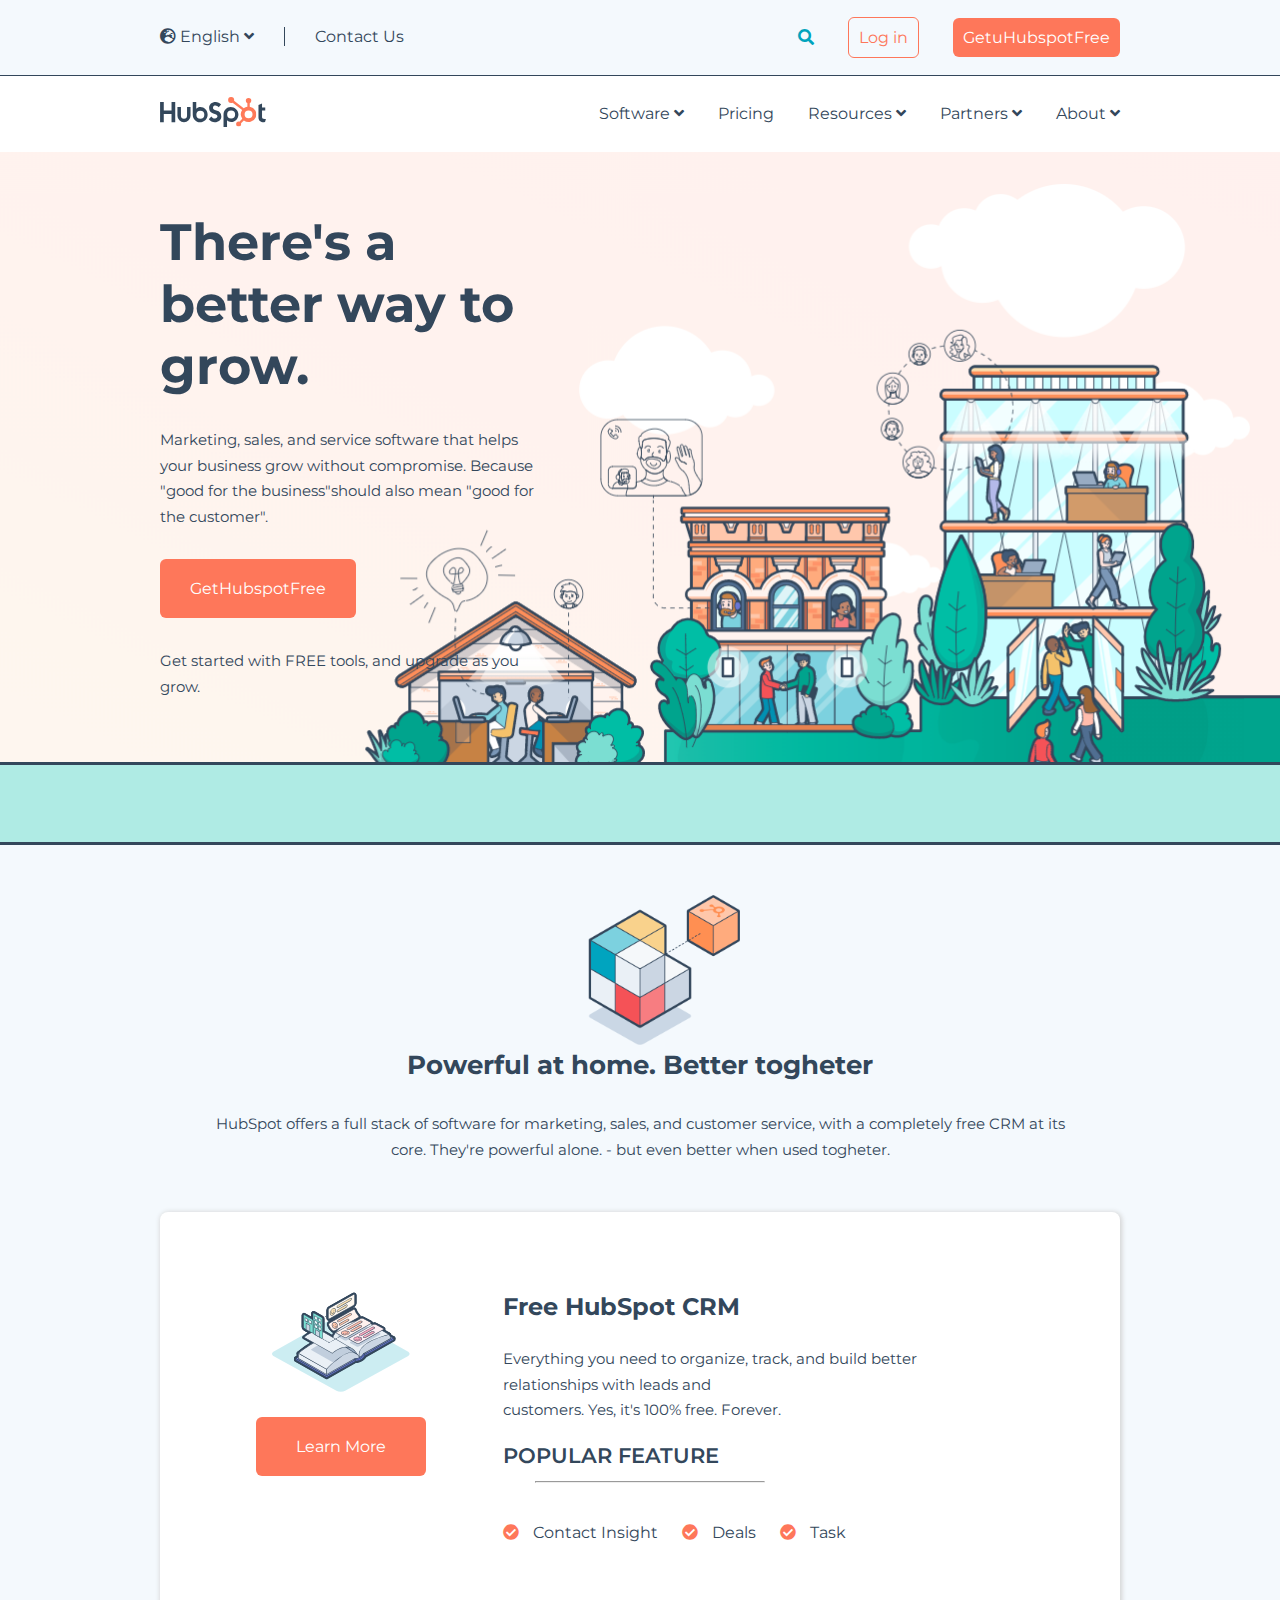
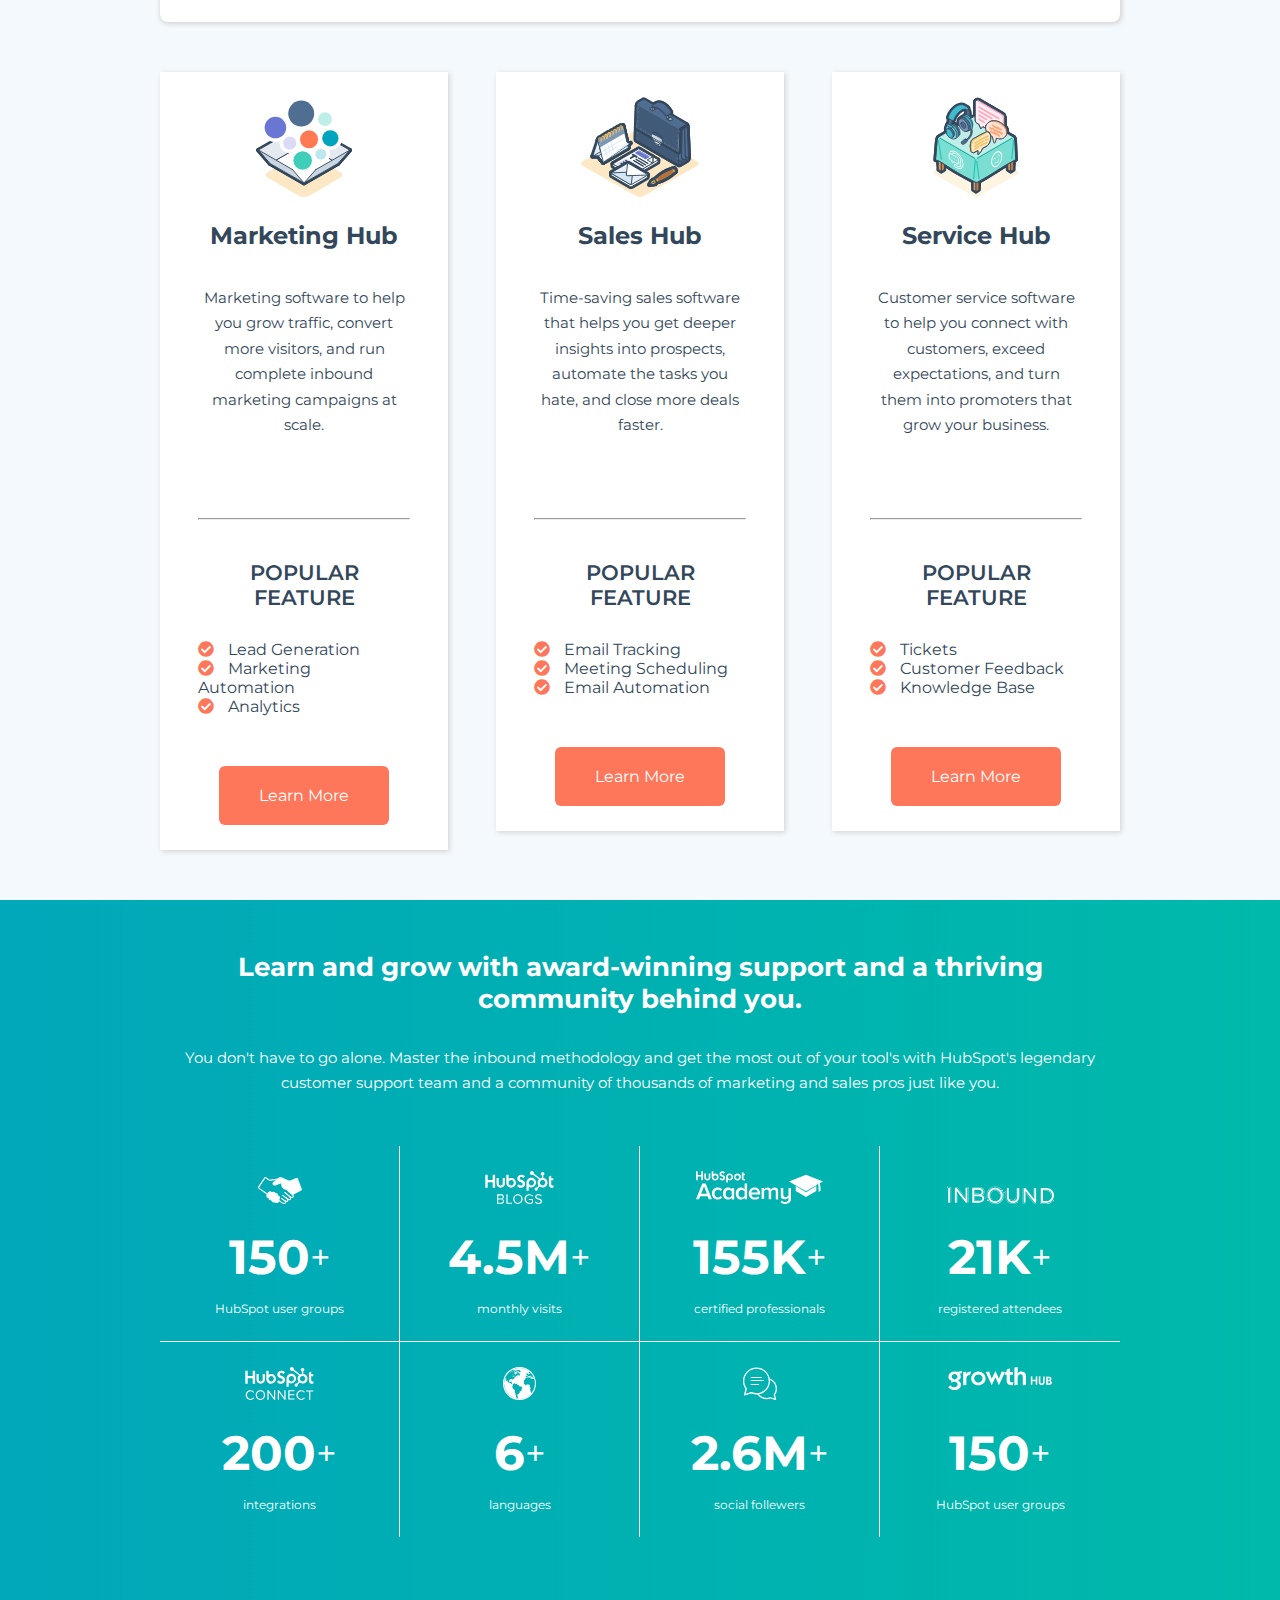
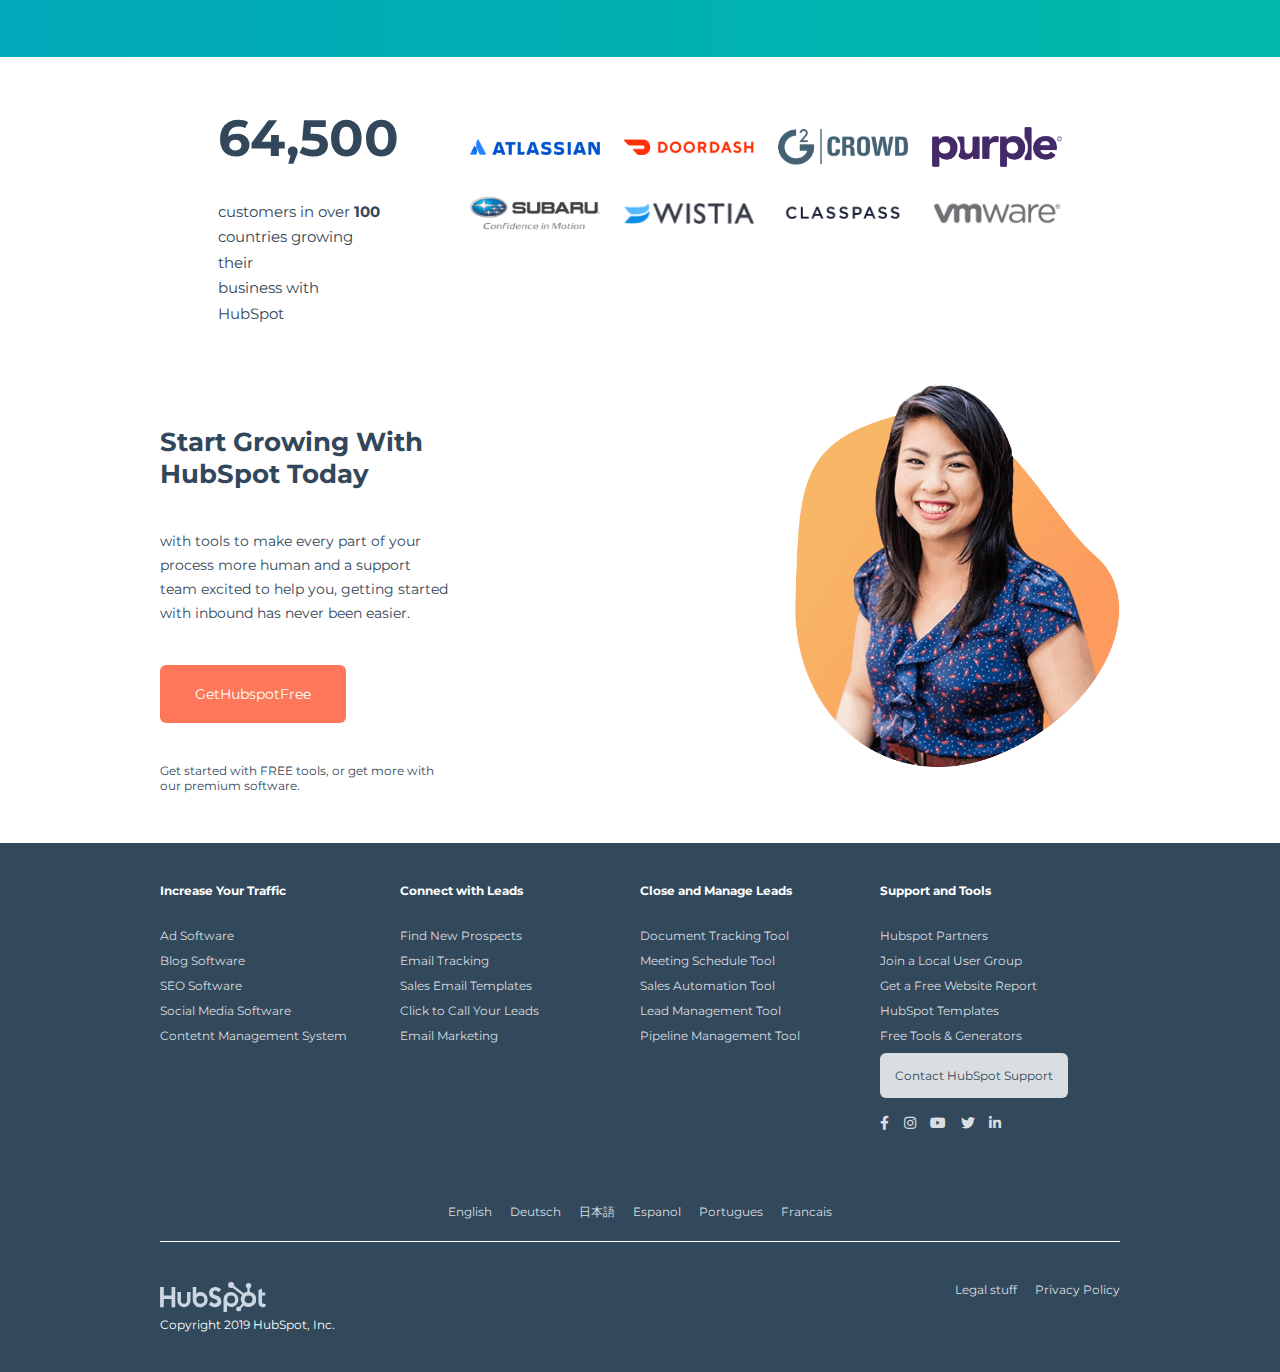
==== Bonus/index-bonus.html @ 2f5a9e1f "Bonus - Dropdown languages menu" ====
<!DOCTYPE html>
<html lang="en" dir="ltr">
  <head>
    <meta charset="utf-8">
    <title>Hubspot.com</title>
    <link rel="stylesheet" href="css/master-bonus.css">
    <link rel="stylesheet" href="https://cdnjs.cloudflare.com/ajax/libs/font-awesome/5.15.2/css/all.min.css">
    <link rel="preconnect" href="https://fonts.gstatic.com">
    <link href="https://fonts.googleapis.com/css2?family=Montserrat:wght@100;300;400;600;700&display=swap" rel="stylesheet">
  </head>

  <!-- BODY -->
  <body>

    <!-- HEADER -->
    <header>

      <!-- TOP HEADER -->
      <div class="row half-header" id="top-header">
        <div class="center">

          <!--UP LEFT NAV -->
          <div class="up-left-nav">

            <div class="select-language">
              <a href="#"><i class="fas fa-globe-europe"></i> English <i class="fas fa-angle-down"></i></a>
              <div class="row dropdown-menu">
                <a href="#">Deutsch</a>

                <a href="#">日本語</a>

                <a href="#">Espanol</a>

                <a href="#">Portugues</a>

                <a href="#">Francais</a>
              </div>
            </div>

            <div class="contact-us">
              <a href="#">Contact Us</a>
            </div>

          </div>

          <!-- UP RIGHT NAV -->
          <div class="up-right-nav">
            <ul>
              <li>
                <a href="#"><i class="fas fa-search"></i> </a>
              </li>

              <li>
                <a href="#" id="log-in">Log in</a>
              </li>

              <li>
                <a href="#" id="get-hubspot-free" class="button orange-button">GetuHubspotFree</a>
              </li>
            </ul>
          </div>

        </div>
      </div>

      <!-- DOWN HEADER -->
      <div class="row half-header" id="down-header">
        <div class="center">

          <!-- DOWN LEFT NAV -->
          <div class="down-left-nav">
            <a href="#">
              <img src="img/logo.svg" alt="Hubspot logo">
            </a>
          </div>

          <!-- DOWN RIGHT NAV -->
          <div class="down-right-nav">

            <ul>
              <li>
                <a href="#">Software <i class="fas fa-angle-down"></i></a>
              </li>
              <li>
                <a href="#">Pricing</a>
              </li>
              <li>
                <a href="#">Resources <i class="fas fa-angle-down"></i></a>
              </li>
              <li>
                <a href="#">Partners <i class="fas fa-angle-down"></i></a>
              </li>
              <li>
                <a href="#">About <i class="fas fa-angle-down"></i></a>
              </li>
            </ul>

          </div>
        </div>
      </div>
    </header>


    <!-- ------------------------------------------------------- -->


    <!-- MAIN -->
    <main>

      <!-- ----------------------------- -->

      <!-- JUMBOTRON -->
      <section>
        <div id="jumbotron">
          <div class="center">
            <div class="jumbo-content">
              <h2 class="important-text">
                There's a better way to grow.
              </h2>

              <div class="general-text">
                Marketing, sales, and service software that helps your business grow without compromise. Because "good for the business"should also mean "good for the customer".
              </div>

              <a href="#" id="jumbo-button" class="button orange-button">GetHubspotFree</a>

              <div class="general-text">
                Get started with FREE tools, and upgrade as you grow.
              </div>
            </div>
          </div>

          <!-- ----------------------------- -->

          <!-- GREEN LINE -->
          <div id="jumbo-green-line">

          </div>
        </div>
      </section>


      <!-- ------------------------------------------------------- -->


      <!-- OVERVIEW -->
      <section id="overview">
        <div class="center">

          <!-- ----------------------------- -->

          <!-- SLOGAN -->
          <div class="slogan">
            <img src="img/cube.png" alt="Cube">

            <h3 class="section-title">
              Powerful at home. Better togheter
            </h3>

            <div class="general-text">
              HubSpot offers a full stack of software for marketing, sales, and customer service, with a completely free CRM at its<br>core. They're powerful alone. - but even better when used togheter.
            </div>
          </div>

          <!-- ----------------------------- -->

          <!-- POPULAR FEATURES -->
          <div class="row popular-features box-shadow">

            <div class="learn-more">
              <img src="img/book.svg" alt="Book">
              <a class="button orange-button learn-more-button" href="#">Learn More</a>
            </div>

            <!-- ----------------------------- -->

            <!-- FREE HUBSPOT -->
            <div class="free-hubspot">
              <h4 class="inside-section-title">
                Free HubSpot CRM
              </h4>

              <div class="general-text">
                Everything you need to organize, track, and build better relationships with leads and<br>customers. Yes, it's 100% free. Forever.
              </div>

              <div class="popular-feature-title">
                <span>POPULAR FEATURE</span> <span id="line"> <hr> </span>
              </div>

              <div class="popular-feature-list">
                <ul>
                  <li><i class="fas fa-check-circle"></i> Contact Insight</li>
                  <li><i class="fas fa-check-circle"></i> Deals</li>
                  <li><i class="fas fa-check-circle"></i> Task</li>
                </ul>
              </div>

            </div>
          </div>

          <!-- ----------------------------- -->

          <!-- THREE HUBS -->
          <div class="row">

            <!-- 1 -->
            <div class="hub box-shadow">
              <img src="img/marketing.svg" alt="Marketing">

              <h4 class="inside-section-title">
                Marketing Hub
              </h4>

              <div class="general-text">
                Marketing software to help you grow traffic, convert more visitors, and run complete inbound marketing campaigns at scale.
              </div>

              <hr class="divisor">

              <div class="popular-feature-title">
                POPULAR FEATURE
              </div>

              <ul>
                <li><i class="fas fa-check-circle"></i> Lead Generation</li>
                <li><i class="fas fa-check-circle"></i> Marketing Automation</li>
                <li><i class="fas fa-check-circle"></i> Analytics</li>
              </ul>

              <a class="button orange-button learn-more-button" href="#">Learn More</a>
            </div>

            <!-- ----------------------------- -->

            <!-- 2 -->
            <div class="hub box-shadow">
              <img src="img/sales.svg" alt="Marketing">
              <h4 class="inside-section-title">

                Sales Hub
              </h4>

              <div class="general-text">
                Time-saving sales software that helps you get deeper insights into prospects, automate the tasks you hate, and close more deals faster.
              </div>

              <hr class="divisor">

              <div class="popular-feature-title">
                POPULAR FEATURE
              </div>

              <ul>
                <li><i class="fas fa-check-circle"></i> Email Tracking</li>
                <li><i class="fas fa-check-circle"></i> Meeting Scheduling</li>
                <li><i class="fas fa-check-circle"></i> Email Automation</li>
              </ul>

              <a class="button orange-button learn-more-button" href="#">Learn More</a>
            </div>

            <!-- ----------------------------- -->

            <!-- 3 -->
            <div class="hub box-shadow">
              <img src="img/service.svg" alt="Marketing">

              <h4 class="inside-section-title">
                Service Hub
              </h4>

              <div class="general-text">
                Customer service software to help you connect with customers, exceed expectations, and turn them into promoters that grow your business.
              </div>

              <hr class="divisor">

              <div class="popular-feature-title">
                POPULAR FEATURE
              </div>

              <ul>
                <li><i class="fas fa-check-circle"></i> Tickets</li>
                <li><i class="fas fa-check-circle"></i> Customer Feedback</li>
                <li><i class="fas fa-check-circle"></i> Knowledge Base</li>
              </ul>

              <a class="button orange-button learn-more-button" href="#">Learn More</a>
            </div>

          </div>
        </div>
      </section>


      <!-- ------------------------------------------------------- -->


      <!-- DATA -->
      <section id="data">
        <div class="center">

          <!-- ----------------------------- -->

          <!-- DATA TEXT -->
          <div class="data-text">
            <h3 class="section-title">
              Learn and grow with award-winning support and a thriving community behind you.
            </h3>
            <div class="general-text">
              You don't have to go alone. Master the inbound methodology and get the most out of your tool's with HubSpot's legendary customer support team and a community of thousands of marketing and sales pros just like you.
            </div>
          </div>

          <!-- ----------------------------- -->

          <!-- NUMBERS -->
          <!-- 1st ROW -->
          <div class="row">
            <div class="box-overview right-bottom">
              <div class="box-icon">
                <img src="img/homepage_community_agency.svg" alt="">
              </div>
              <div class="box-numbers">
                <span class="number">150</span><span class="plus">+</span>
              </div>
              <div class="box-text">
                HubSpot user groups
              </div>
            </div>

            <div class="box-overview right-bottom">
              <div class="box-icon">
                <img src="img/homepage_community_blog.svg" alt="">
              </div>
              <div class="box-numbers">
                <span class="number">4.5M</span><span class="plus">&#43;</span>
              </div>
              <div class="box-text">
                monthly visits
              </div>
            </div>

            <div class="box-overview right-bottom">
              <div class="box-icon">
                <img src="img/homepage_community_academy.svg" alt="">
              </div>
              <div class="box-numbers">
                <span class="number">155K</span><span class="plus">&#43;</span>
              </div>
              <div class="box-text">
                certified professionals
              </div>
            </div>

            <div class="box-overview right-bottom">
              <div class="box-icon">
                <img src="img/homepage_community_inbound.svg" alt="">
              </div>
              <div class="box-numbers">
                <span class="number">21K</span><span class="plus">&#43;</span>
              </div>
              <div class="box-text">
                registered attendees
              </div>
            </div>

          </div>

          <!-- ----------------------------- -->

          <!-- 2nd ROW -->
          <div class="row">
            <div class="box-overview right">
              <div class="box-icon">
                <img src="img/homepage_community_connect.svg" alt="">
              </div>
              <div class="box-numbers">
                <span class="number">200</span><span class="plus">+</span>
              </div>
              <div class="box-text">
                integrations
              </div>
            </div>

            <div class="box-overview right">
              <div class="box-icon">
                <img src="img/homepage_community_globe.svg" alt="">
              </div>
              <div class="box-numbers">
                <span class="number">6</span><span class="plus">+</span>
              </div>
              <div class="box-text">
                languages
              </div>
            </div>

            <div class="box-overview right">
              <div class="box-icon">
                <img src="img/homepage_community_followers.svg" alt="">
              </div>
              <div class="box-numbers">
                <span class="number">2.6M</span><span class="plus">+</span>
              </div>
              <div class="box-text">
                social follewers
              </div>
            </div>

            <div class="box-overview right">
              <div class="box-icon">
                <img src="img/growthhub-white-small-1.svg" alt="">
              </div>
              <div class="box-numbers">
                <span class="number">150</span><span class="plus">+</span>
              </div>
              <div class="box-text">
                HubSpot user groups
              </div>
            </div>
          </div>

        </div>
      </section>


      <!-- ------------------------------------------------------- -->


      <!-- PARTNERS -->
      <section id="partners" class="center">
        <div id="partners-list" class="row">

          <div class="customers">
            <h2 class="important-text">
              64,500
            </h2>
            <div class="general-text">
              customers in over <strong>100</strong> <br> countries growing their <br> business with HubSpot
            </div>
          </div>

          <!-- PARTNERS' LOGOS -->
          <div class="partners-logos">
            <!-- FIRST LOGO LINE -->
            <div class="logo-line">
              <img src="img/atlassian.png" alt="">
              <img src="img/doordash.png" alt="">
              <img src="img/g2crowd-logo@2x.png" alt="">
              <img src="img/purple-logo@2x.png" alt="">
            </div>

            <!-- SECOND LOGO LINE -->
            <div class="logo-line">
              <img src="img/subaru.png" alt="">
              <img src="img/wistia.png" alt="">
              <img src="img/classpass.png" alt="">
              <img src="img/vmware.png" alt="">
            </div>
          </div>
        </div>

        <!-- -----------------------------   -->

        <!-- GROWING WITH -->
        <div class="row">
          <div class="growing-with">

            <h3 class="section-title">
              Start Growing With HubSpot Today
            </h3>

            <p class="general-text">
              with tools to make every part of your process more human and a support team excited to help you, getting started with inbound has never been easier.
            </p>

            <a id="partners-button" class="button orange-button" href="#">GetHubspotFree</a>

            <div id="call-to-action-text">
              Get started with FREE tools, or get more with our premium software.
            </div>

          </div>

          <div class="row testimonial">
            <img src="img/woman.webp" alt="">
          </div>
        </div>
      </section>
    </main>


    <!-- ------------------------------------------------------- -->


    <!-- FOOTER -->
    <footer>
      <div class="center">
        <div class="row">
          <div class="footer-links">
            <ul>
              <li>
                Increase Your Traffic
              </li>
              <li>
                <a href="#">Ad Software</a>
              </li>
              <li>
                <a href="#">Blog Software</a>
              </li>
              <li>
                <a href="#">SEO Software</a>
              </li>
              <li>
                <a href="#">Social Media Software</a>
              </li>
              <li>
                <a href="#">Contetnt Management System</a>
              </li>
            </ul>
          </div>

          <div class="footer-links">
            <ul>
              <li>
                Connect with Leads
              </li>
              <li>
                <a href="#">Find New Prospects</a>
              </li>
              <li>
                <a href="#">Email Tracking</a>
              </li>
              <li>
                <a href="#">Sales Email Templates</a>
              </li>
              <li>
                <a href="#">Click to Call Your Leads</a>
              </li>
              <li>
                <a href="#">Email Marketing</a>
              </li>
            </ul>
          </div>

          <div class="footer-links">
            <ul>
              <li>
                Close and Manage Leads
              </li>
              <li>
                <a href="#">Document Tracking Tool</a>
              </li>
              <li>
                <a href="#">Meeting Schedule Tool</a>
              </li>
              <li>
                <a href="#">Sales Automation Tool</a>
              </li>
              <li>
                <a href="#">Lead Management Tool</a>
              </li>
              <li>
                <a href="#">Pipeline Management Tool</a>
              </li>
            </ul>
          </div>

          <div class="footer-links">
            <ul>
              <li>
                Support and Tools
              </li>
              <li>
                <a href="#">Hubspot Partners</a>
              </li>
              <li>
                <a href="#">Join a Local User Group</a>
              </li>
              <li>
                <a href="#">Get a Free Website Report</a>
              </li>
              <li>
                <a href="#">HubSpot Templates</a>
              </li>
              <li>
                <a href="#">Free Tools & Generators</a>
              </li>
            </ul>
            <a id="footer-button" class="button" href="#">Contact HubSpot Support</a>

            <div class="social-icons">
              <a href="#"><i class="fab fa-facebook-f"></i></a>
              <a href="#"><i class="fab fa-instagram"></i></a>
              <a href="#"><i class="fab fa-youtube"></i></a>
              <a href="#"><i class="fab fa-twitter"></i></a>
              <a href="#"><i class="fab fa-linkedin-in"></i></a>
            </div>
          </div>
        </div>

        <!-- LANGUAGES -->
        <div class="languages">
          <ul>
            <li>
              <a href="#">English</a>
            </li>
            <li>
              <a href="#">Deutsch</a>
            </li>
            <li>
              <a href="#">日本語</a>
            </li>
            <li>
              <a href="#">Espanol</a>
            </li>
            <li>
              <a href="#">Portugues</a>
            </li>
            <li>
              <a href="#">Francais</a>
            </li>
          </ul>
        </div>

        <!-- COPYRIGHT AND POLICY -->
        <div class="row">
          <div class="copyright">
            <img src="img/logo_gray.svg" alt="">
            <span id="copy-text">Copyright 2019 HubSpot, Inc.</span>
          </div>

          <div class="policy">
            <a href="#">Legal stuff</a>
            <a href="#">Privacy Policy</a>
          </div>
        </div>
      </div>
    </footer>
  </body>
</html>
---- Bonus/css/master-bonus.css ----
*{
  padding: 0;
  margin: 0;
  box-sizing: border-box;
}

body{
  font-family: 'Montserrat', sans-serif;
}

.row{
  content: "";
  display: table;
  clear: both;

  width: 100%;
}

.center{
  width: 75%;
  margin: 0 auto;
}

.section-title{
  font-size: 26px;
}

.box-shadow{
  box-shadow: 1px 1px 5px 0.5px lightgrey;
}

.button{
  border-radius: 6px;

  text-align: center;
  text-decoration: none;
}

.orange-button{
  background-color: #FE775A;

  color: white;
}

a{
  text-decoration: none;
}

ul{
  list-style-type: none;
}


/* ------------------------------------------------------- */


/* HEADER */
header{
  position: fixed;

  z-index: 999;

  top: 0;
  left: 0;

  width: 100%;
  height: 150px;
}

.half-header ul{
  /* right nav centered through line-height */

  height: 75px;
  line-height: 75px;
}

.half-header ul li{
  display: inline-block;

  margin-right: 30px;
}

/* TOP HEADER */
#top-header{
  border-bottom: 1px solid #33475B;

  background-color: #F4F9FD;
}

#top-header ul li:last-child{
  margin-right: 0;
}


/* UP-LEFT-NAV */
.up-left-nav{
  float: left;

  height: 75px;
  width: 50%;

  font-size: 16px;
}

.up-left-nav a{
  color: #33475B;
}

.select-language{
  /* left nav centered through padding cause of the vertical line divisor */
  float: left;

  position: relative;
  display: inline-block;

  margin: 27px 0;
  padding-right: 30px;

  border-right: 1px solid #33475B;
}

.dropdown-menu{
  display: none;
  position: absolute;

  background-color: #f9f9f9;

  box-shadow: 0px 8px 16px 0px rgba(0,0,0,0.2);

  z-index: 1;
}

.dropdown-menu a{
  padding: 12px 16px;
  display: block;
}

.dropdown-menu a:hover{
  background-color: #32495B;
  color: #DADEE0;
}

.select-language:hover .dropdown-menu{
  display: block;
}

.contact-us{
  float: left;

  margin: 27px 0;
  padding-left: 30px;
}


/* UP-RIGHT-NAV */
.up-right-nav{
  float: right;

  height: 75px;
  width: 50%;

  text-align: right;
}

.fa-search{
  color: #00A4BD;
}

a#log-in{
  color: #FE775A;

  padding: 10px 10px;

  border: 1px solid #FE775A;
  border-radius: 6px;
}

a#get-hubspot-free{
  padding: 10px 10px;
}


/* DOWN HEADER */
#down-header{
  background-color: white;
}

#down-header ul li:last-child{
  margin-right: 0;
}


/* DOWN LEFT NAV */
.down-left-nav{
  float: left;

  line-height: 75px;
  height: 75px;
  width: 10%;

  padding-top: 8px; /* to center the logo */
}


/* DOWN RIGHT NAV */
.down-right-nav {
  float: right;

  text-align: right;

  width: 80%;
}

.down-right-nav a{
  color: #33475B;
}


/* ------------------------------------------------------- */


/* MAIN */
main{
  margin-top: 150px; /* margin added cause of the fixed header */

  color: #33475B;
}

/* ----------------------------- */

/* JUMBOTRON */
#jumbotron{
  position: relative;

  border-top: solid 1px transparent; /* added border to father to avoid margin collapse */

  height: 695px;
  width: 100%;

  background-image: url(../img/jumbotron.png);
  background-size: auto 100%;
  background-repeat: no-repeat;
  background-position: right;

  background-color: #FFF4EF;
}

#jumbo-green-line{
  position: absolute;

  bottom: 0;

  height: 83px;
  width: 100%;

  border-top: 3px solid #33475B;
  border-bottom: 3px solid #33475B;

  background-color: #AFEBE4;
}

.jumbo-content{
  margin-top: 60px;

  width: 40%;
}

.important-text{
  font-size: 51px;
}

.jumbo-content h2{
  margin-bottom: 30px;
}

.general-text{
  font-size: 15px;

  line-height: 1.7em;
}

a#jumbo-button{
  padding: 20px 30px;
  margin: 30px 0;

  display: inline-block;
}


/* ------------------------------------------------------- */


/* OVERVIEW */
#overview{
  width: 100%;

  background-color: #F4F9FD;;
}

/* SLOGAN */
.slogan{
  width: 100%;

  text-align: center;

  padding: 50px 0;
}

.slogan img{
  height: 150px;
}

.slogan h3{
  margin-bottom: 30px;
}

/* ----------------------------- */

/* POPULAR FEATURES */
.popular-features{
  background-color: white;

  padding: 80px 10%; /* added padding to main container to horizontal align all the contents inside */
  margin-bottom: 50px;

  border-radius: 8px;
}

.learn-more{
  float: left;

  text-align: center;

  margin-right: 10%;
}

.learn-more img{
  display: block;
  height: 100px;

  margin-bottom: 25px;
  margin-left: auto;
  margin-right: auto;
}

a.learn-more-button{
  display: inline-block;

  text-decoration: none;

  padding: 20px 40px;
}

/* ----------------------------- */

/* FREE HUBSPOT */
.free-hubspot{
  float: left;

  width: 60%;
}

.inside-section-title{
  font-size: 24px;

  margin-bottom: 25px;
}

.free-hubspot .general-text{
  margin-bottom: 20px;
}

.free-hubspot ul li{
  display: inline-block;
}

.popular-feature-title{
  font-size: 21px;
  font-weight: 600;

  margin-bottom: 30px;
}

#line{
  display: inline-block;

  vertical-align: middle;
  margin-left: 7%;

  width: 50%;
}

.popular-feature-list li{
  margin-right: 20px;
}

.fa-check-circle{
  color: #FE775A;

  margin-right: 10px;
}

/* ----------------------------- */

/* THREE HUBS */
.hub{
  float: left;

  width: 30%;

  text-align: center;

  padding: 25px 4%;

  margin-right: 5%;
  margin-bottom: 50px;

  background-color: white;
}

.hub:last-child{
  margin-right: 0;
}

.hub img{
  height: 100px;

  margin-bottom: 20px;
}

.hub h4{
  margin-bottom: 35px;
}

.hub .divisor{
  margin-bottom: 40px;
}

.hub .general-text{
  margin-bottom: 80px;
}

.hub ul{
  margin-bottom: 50px;
}

.hub ul li{
  text-align: left;
}


/* ------------------------------------------------------- */


/* DATA */
#data{
  border-top: solid 1px transparent;

  padding-top: 50px;
  padding-bottom: 120px;

  color: white;
  background-image:linear-gradient(to right, #00A8B9, #00B9AA);
}

/* ----------------------------- */

/* DATA TEXT */
.data-text{
  text-align: center;

  margin-bottom: 50px;
}

.data-text h3.section-title{
  margin-bottom: 30px;
}


/* ------------------------------------------------------- */


/* NUMBERS */
.box-overview{
  float: left;

  width: 25%;

  padding: 25px 0;

  text-align: center;
}

.right-bottom{
  border-right: 1px solid white;
  border-bottom: 1px solid white;
}

.right-bottom:last-child{
  border-right: none;
}

.right{
  border-right: 1px solid white;
}

.right:last-child{
  border-right: none;
}

.box-numbers{
  font-size: 48px;
  font-weight: bold;

  margin: 15px 0;
}

.number, .plus{
  vertical-align: middle;
}

.box-numbers .plus{
  font-size: 36px;
  font-weight: normal;
}

.box-icon{
  height: 38px;
}

.box-text{
  font-size: 12px;
}

/* ------------------------------------------------------- */

/* PARTNERS */
#partners{
  padding: 50px 0;

  background-color: white;
}

#partners-list{
  padding: 0 6%;

  margin-bottom: 100px;
}

/* ----------------------------- */

/* CUSTOMERS */
.customers{
  float: left;

  width: 20%;
}

.customers h2{
  margin-bottom: 30px;
}

/* ----------------------------- */

/* PARTNERS' LOGOS */
.partners-logos{
  float: right;

  width: 80%;

  margin-bottom: 50px;
  padding-top: 20px;
}

.partners-logos img{
  width: 130px;

  margin-right: 3%;

  vertical-align: middle;
}

.logo-line{
  width: 100%;
  text-align: right;

}
.logo-line:first-child{
  margin-bottom: 20px;
}

.logo-line img:last-child{
  margin-right: 0;
}

/* ----------------------------- */

/* GROWING WITH */
.growing-with{
  float: left;

  width: 30%;
}

.growing-with h3{
  margin-bottom: 40px;
}

.growing-with p.general-text{
  font-size: 14px;

  margin-bottom: 40px;
}

a#partners-button{
  display: inline-block;

  font-size: 14px;

  padding: 20px 35px;
  margin-bottom: 40px;
}

#call-to-action-text{
  font-size: 12px;
}



.testimonial{
  position: relative;
  float: right;

  text-align: right;

  width: 30%;
}

.testimonial img{
  position: absolute;
  bottom: 25px;
  right: 0;

  height: 385px;
}


/* ------------------------------------------------------- */


/* FOOTER */
footer{
  background-color: #32495B;
  color: #DADEE0;
  font-size: 12px;

  padding: 40px 0;
}

.footer-links{
  float: left;

  width: 20%;

  color: white;

  margin-right: 5%;
}

.footer-links ul li{
  margin-bottom: 10px;
}

.footer-links ul li:first-child{
  font-weight: bold;
  margin-bottom: 30px;
}

.footer-links li a{
  color: #DADEE0;

  text-decoration: none;
}

a#footer-button {
  display: inline-block;

  background-color: #DADEE0;
  color: #33475B;

  padding: 15px 15px;
  margin-bottom: 6px;
}

.social-icons a{
  display: inline-block;

  font-size: 14px;
  color: #DADEE0;

  margin-right: 6%;
  margin-top: 10px;
}

/* ----------------------------- */

/* LANGUAGES */
.languages{
  line-height: 60px;
  height: 60px;
  width: 100%;

  text-align: center;

  margin-top: 50px;
  margin-bottom: 40px;

  border-bottom: 1px solid white;
}

.languages ul li{
  display: inline-block;

  margin-right: 15px;
}

.languages ul li:last-child{
  margin-right: 0;
}

.languages a{
  color: #DADEE0;
}

/* ----------------------------- */

/* COPYRIGHT AND POLICY */
.copyright{
  float: left;

  width: 20%;
}

.copyright img{
  display: block;

  height: 50%;

  margin-bottom: 5px;
}

#copy-text{
  height: 50%;

  color: white;
  font-size: 12px;
  text-align: left;
}

.policy{
  float: right;
  text-align: right;

  width: 20%;
}

.policy a{
  color: #DADEE0;
}

.policy a:last-child{
  margin-left: 15px;
}
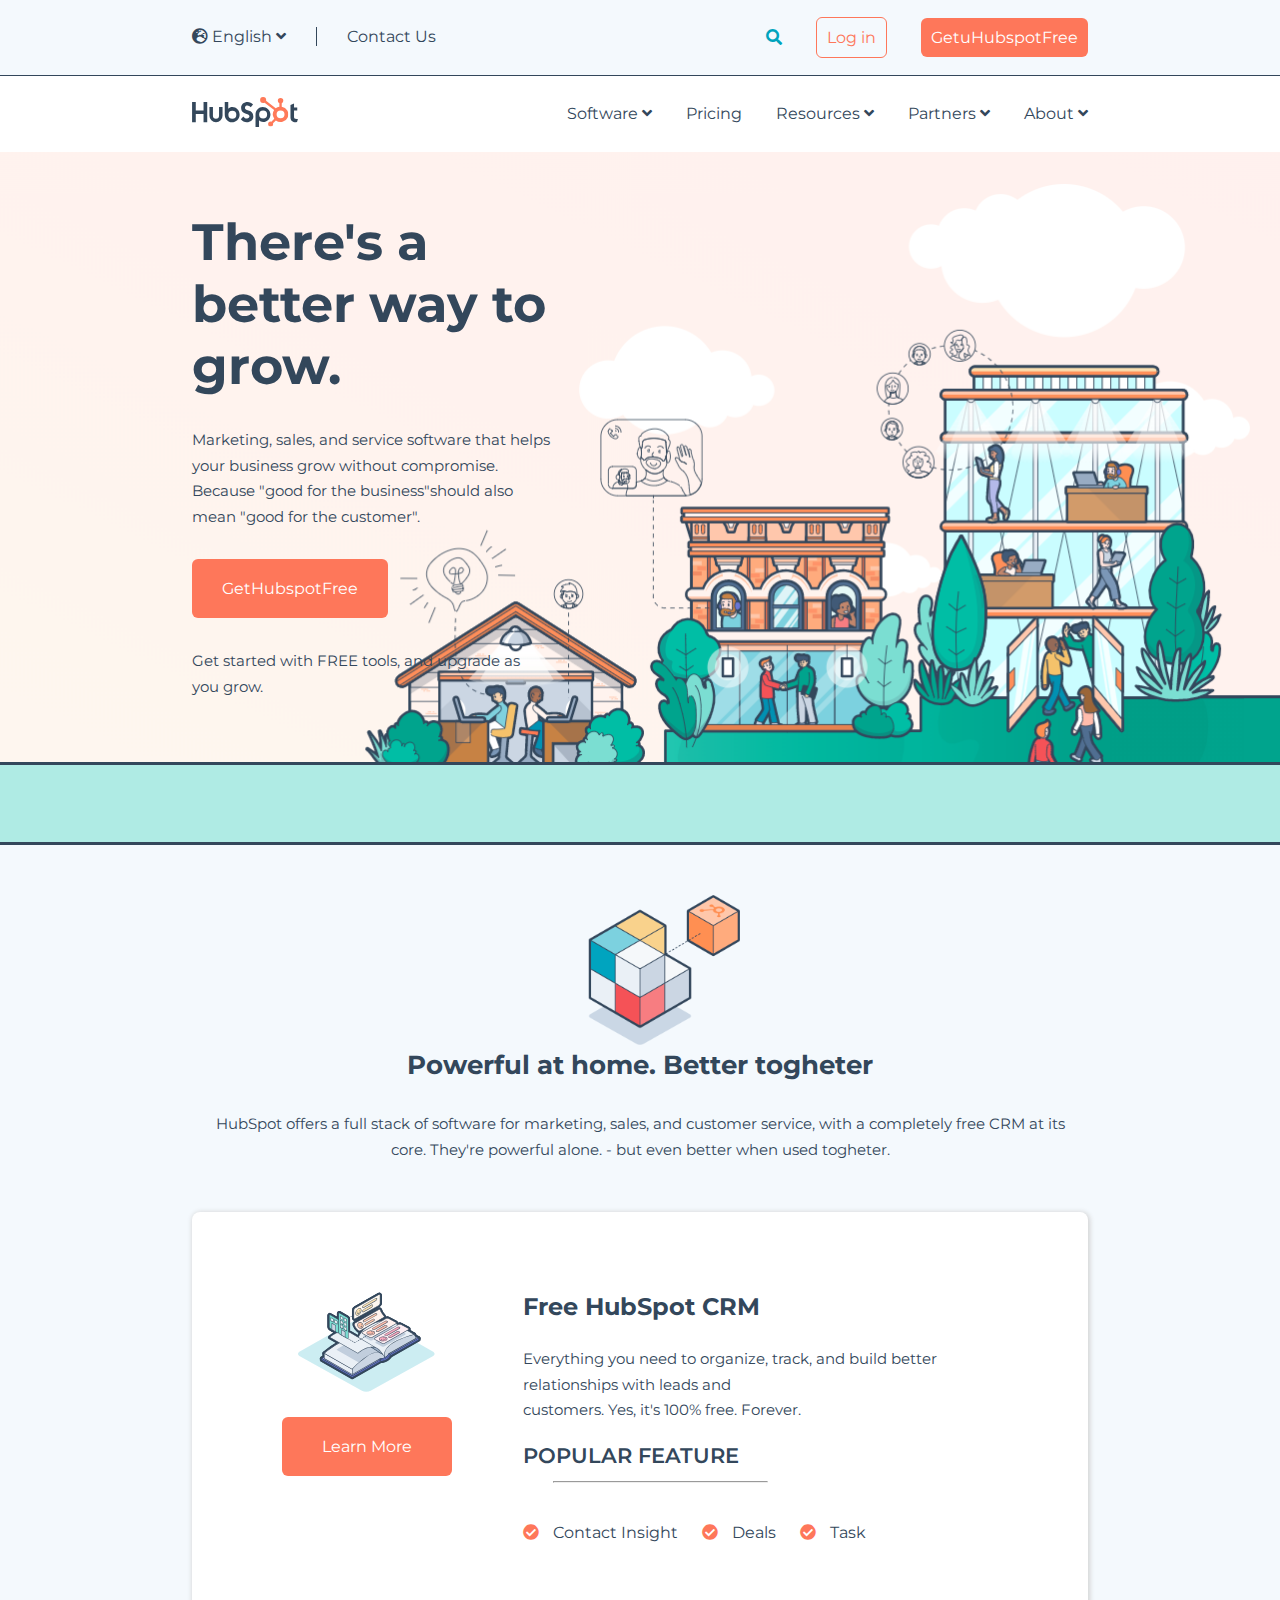
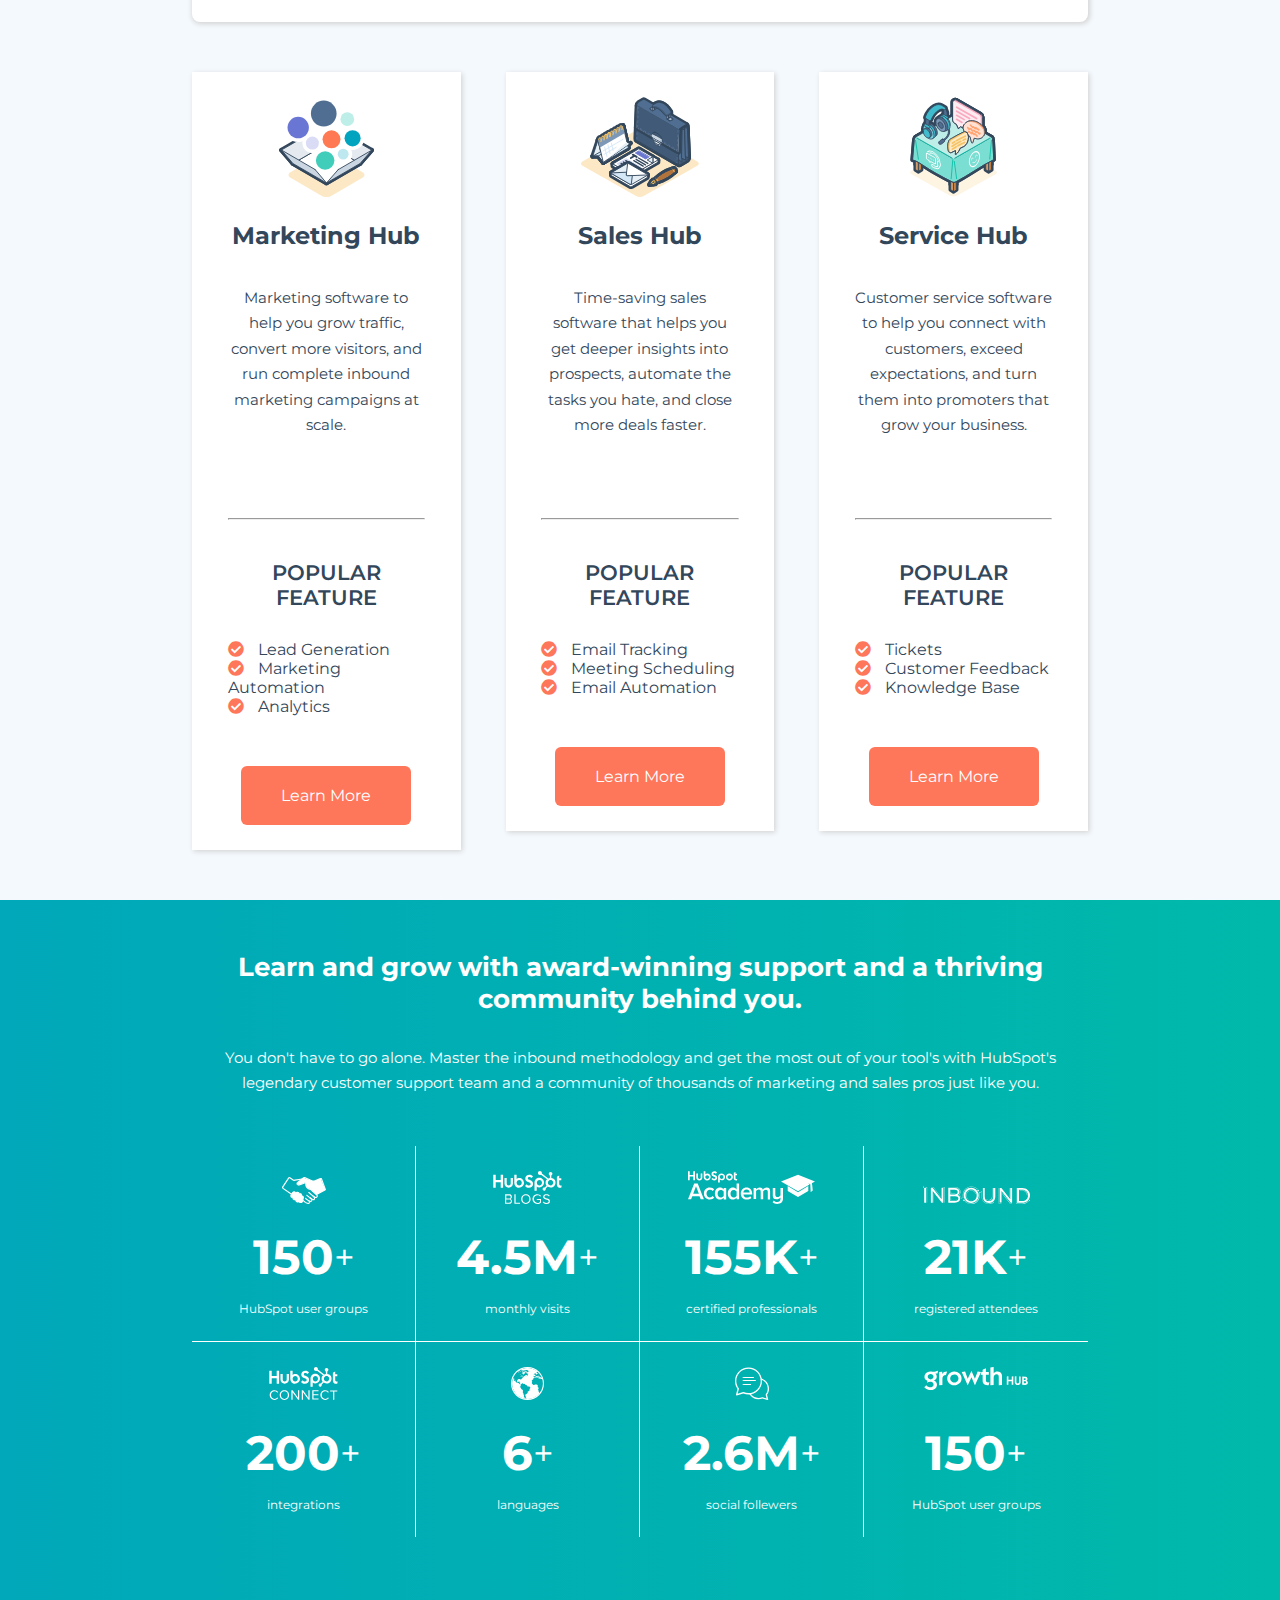
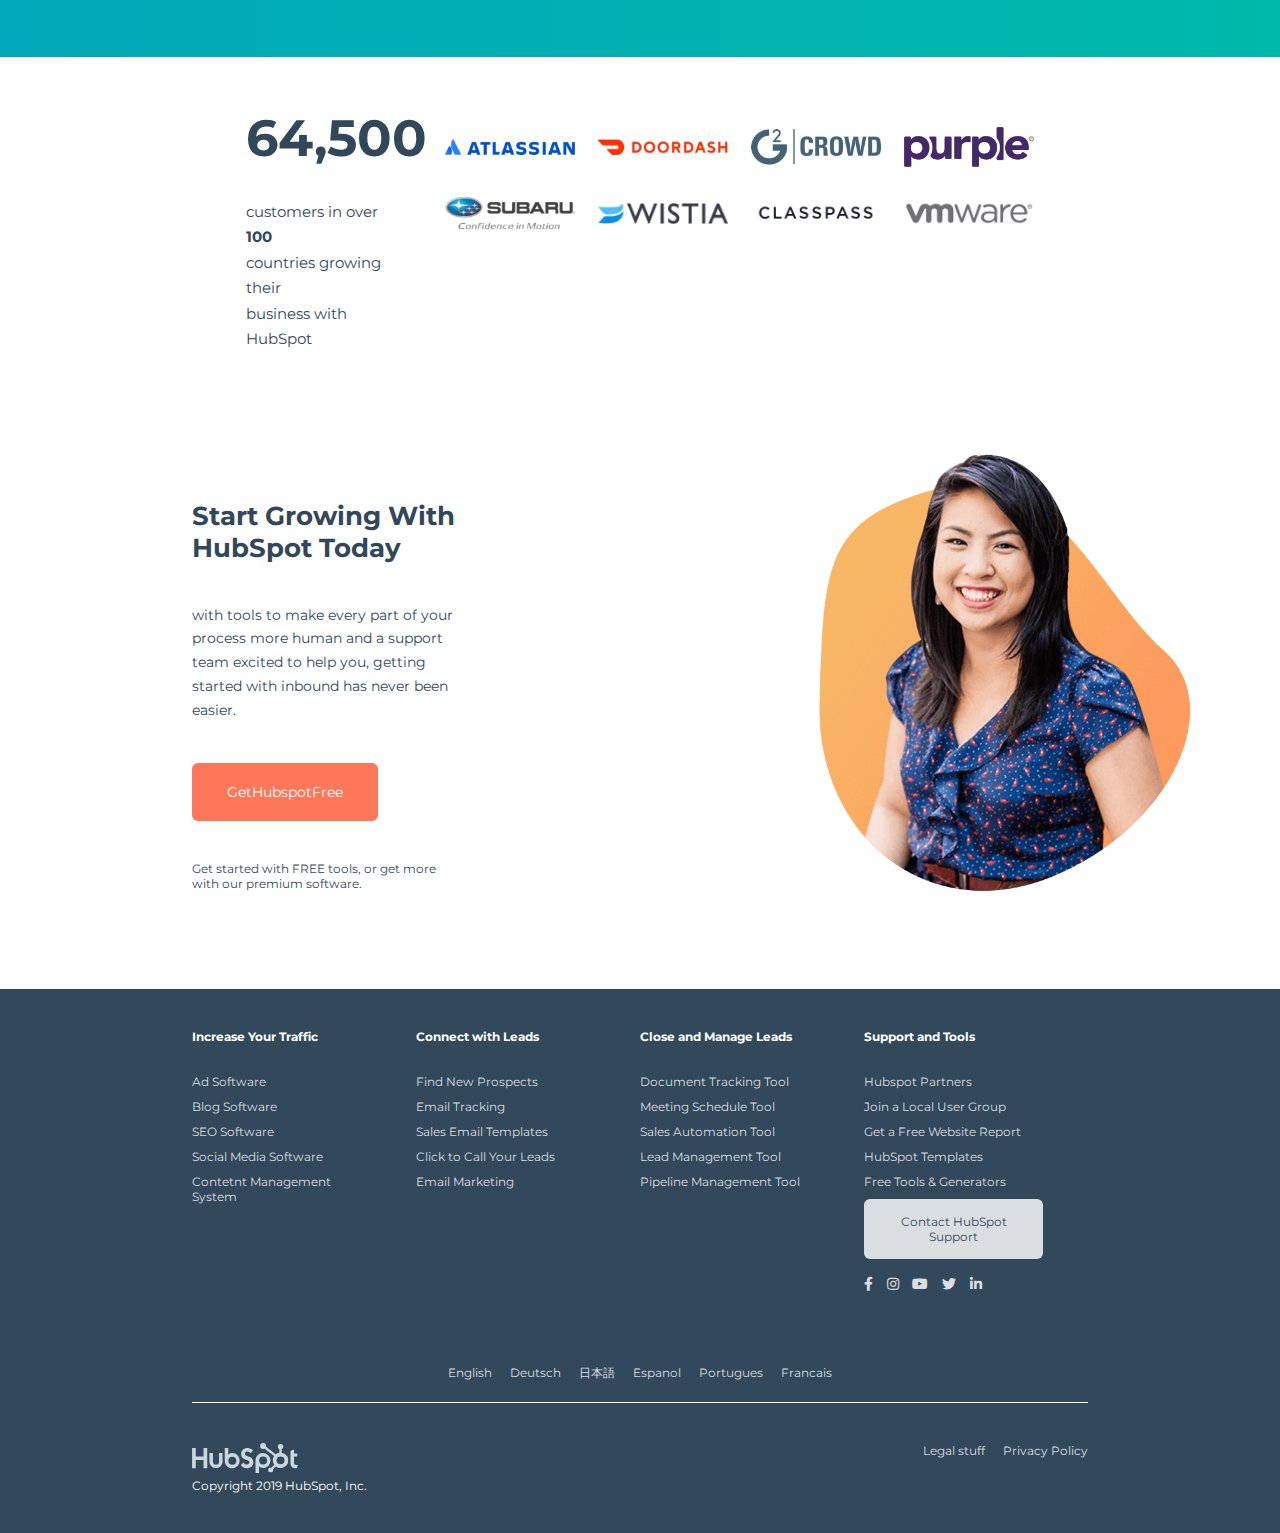
==== commit f3d4aad8: "Align changes with base version" ====
--- a/Bonus/index-bonus.html
+++ b/Bonus/index-bonus.html
@@ -24,7 +24,7 @@
 
             <div class="select-language">
               <a href="#"><i class="fas fa-globe-europe"></i> English <i class="fas fa-angle-down"></i></a>
-              <div class="row dropdown-menu">
+              <div class="dropdown-language">
                 <a href="#">Deutsch</a>
 
                 <a href="#">日本語</a>
@@ -79,7 +79,15 @@
 
             <ul>
               <li>
-                <a href="#">Software <i class="fas fa-angle-down"></i></a>
+                <div id="select-software">
+                  <a href="#">Software <i class="fas fa-angle-down"></i></a>
+                  <div class="dropdown-software">
+                    <a href="#">Software #1</a>
+                    <a href="#">Software #2</a>
+                    <a href="#">Software #3</a>
+                    <a href="#">Software #4</a>
+                  </div>
+                </div>
               </li>
               <li>
                 <a href="#">Pricing</a>
@@ -483,7 +491,7 @@
 
           </div>
 
-          <div class="row testimonial">
+          <div class="testimonial">
             <img src="img/woman.webp" alt="">
           </div>
         </div>
--- a/Bonus/css/master-bonus.css
+++ b/Bonus/css/master-bonus.css
@@ -8,7 +8,7 @@
   font-family: 'Montserrat', sans-serif;
 }
 
-.row{
+.row::after{
   content: "";
   display: table;
   clear: both;
@@ -17,7 +17,7 @@
 }
 
 .center{
-  width: 75%;
+  width: 70%;
   margin: 0 auto;
 }
 
@@ -107,7 +107,7 @@
 }
 
 .select-language{
-  /* left nav centered through padding cause of the vertical line divisor */
+  /* left nav centered through margin cause of the vertical line divisor */
   float: left;
 
   position: relative;
@@ -119,28 +119,30 @@
   border-right: 1px solid #33475B;
 }
 
-.dropdown-menu{
+.dropdown-language{
   display: none;
   position: absolute;
 
-  background-color: #f9f9f9;
+  background-color: #F4F9FD;
+
+  padding-top: 27px;
 
   box-shadow: 0px 8px 16px 0px rgba(0,0,0,0.2);
 
   z-index: 1;
 }
 
-.dropdown-menu a{
+.dropdown-language a{
   padding: 12px 16px;
   display: block;
 }
 
-.dropdown-menu a:hover{
+.dropdown-language a:hover{
   background-color: #32495B;
   color: #DADEE0;
 }
 
-.select-language:hover .dropdown-menu{
+.select-language:hover .dropdown-language{
   display: block;
 }
 
@@ -213,6 +215,41 @@
 
 .down-right-nav a{
   color: #33475B;
+}
+
+#select-software{
+  display: inline-block;
+  position: relative;
+}
+
+.dropdown-software{
+  display: none;
+  position: absolute;
+
+  text-align: left;
+
+  min-width: 150%;
+
+  background-color: white;
+
+  box-shadow: 0px 8px 16px 0px rgba(0,0,0,0.2);
+
+  z-index: 1;
+}
+
+.dropdown-software a{
+  display: block;
+
+  padding: 0 15px;;
+}
+
+.dropdown-software a:hover{
+  background-color: #32495B;
+  color: #DADEE0;
+}
+
+#select-software:hover .dropdown-software{
+  display: block;
 }
 
 
@@ -599,6 +636,8 @@
 .growing-with{
   float: left;
 
+  padding: 3rem 0;
+
   width: 30%;
 }
 
@@ -628,7 +667,6 @@
 
 
 .testimonial{
-  position: relative;
   float: right;
 
   text-align: right;
@@ -637,11 +675,7 @@
 }
 
 .testimonial img{
-  position: absolute;
-  bottom: 25px;
-  right: 0;
-
-  height: 385px;
+  height: 440px;
 }
 
 
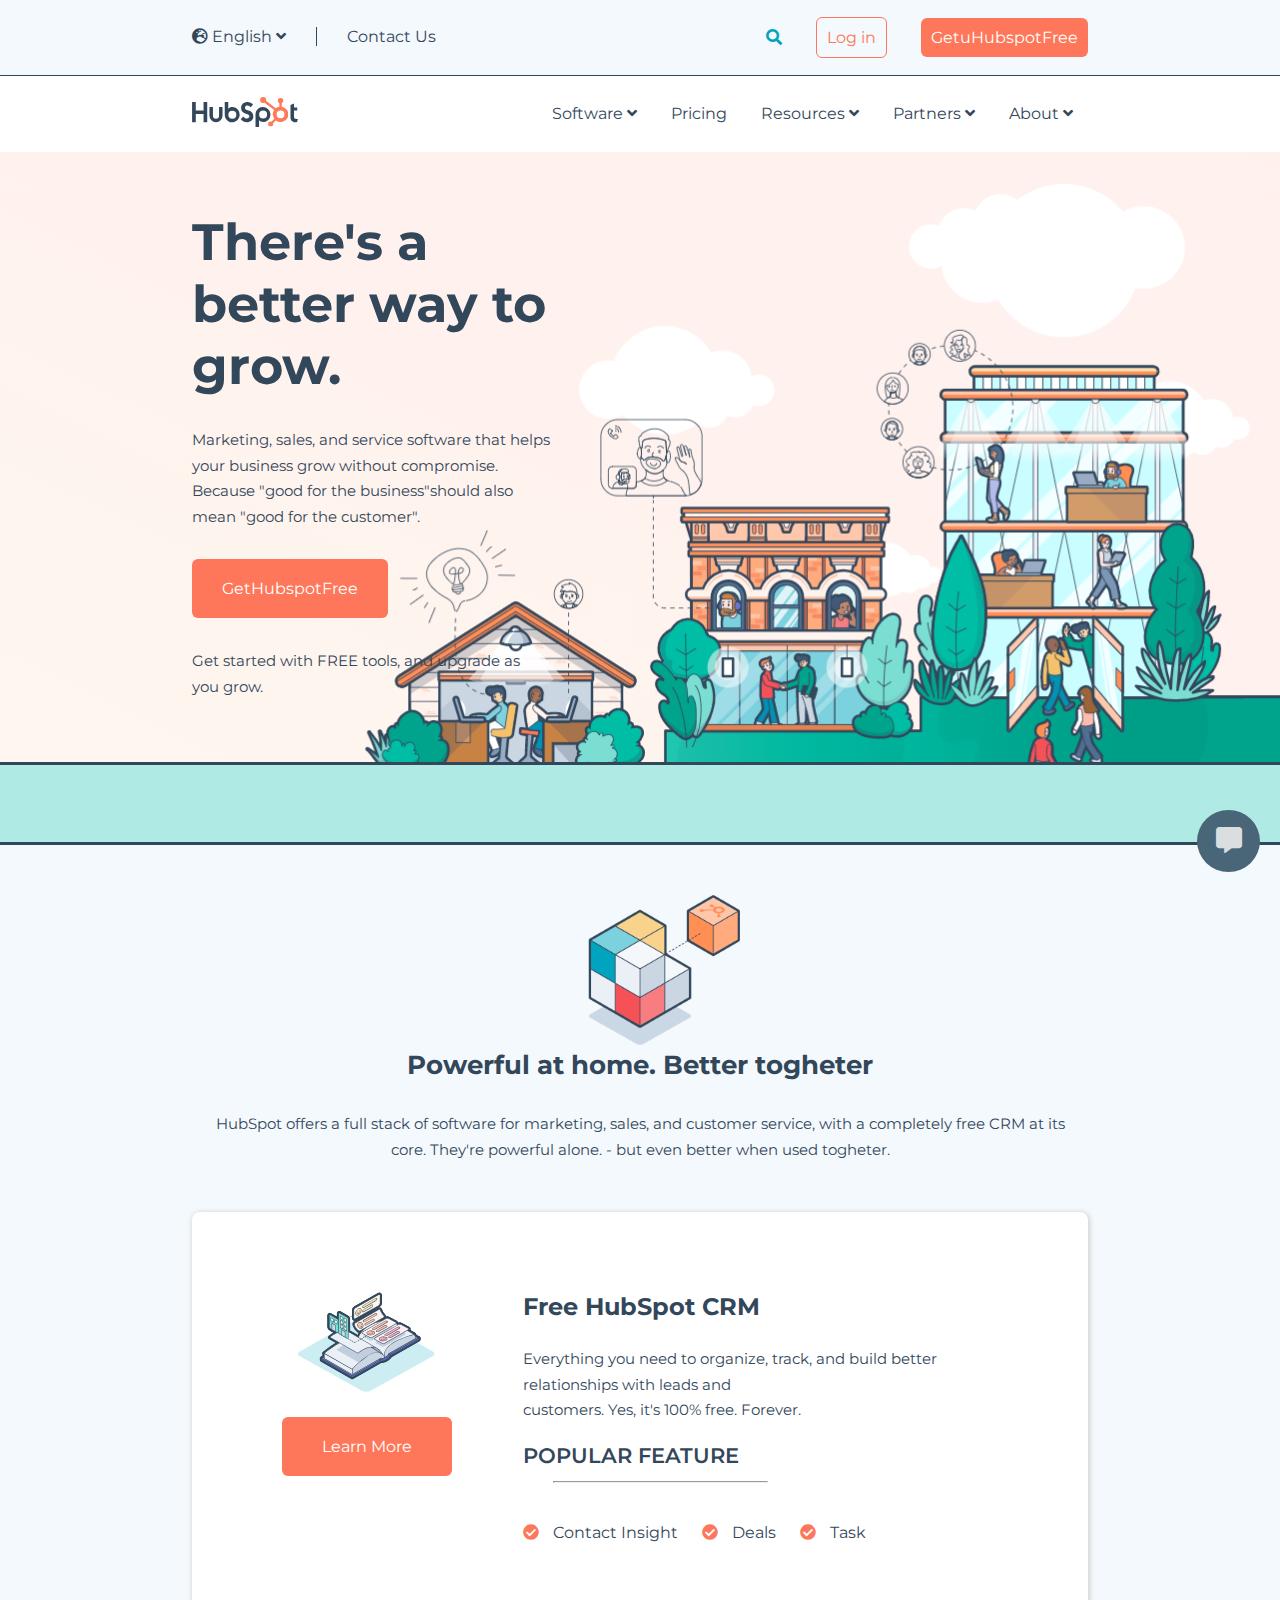
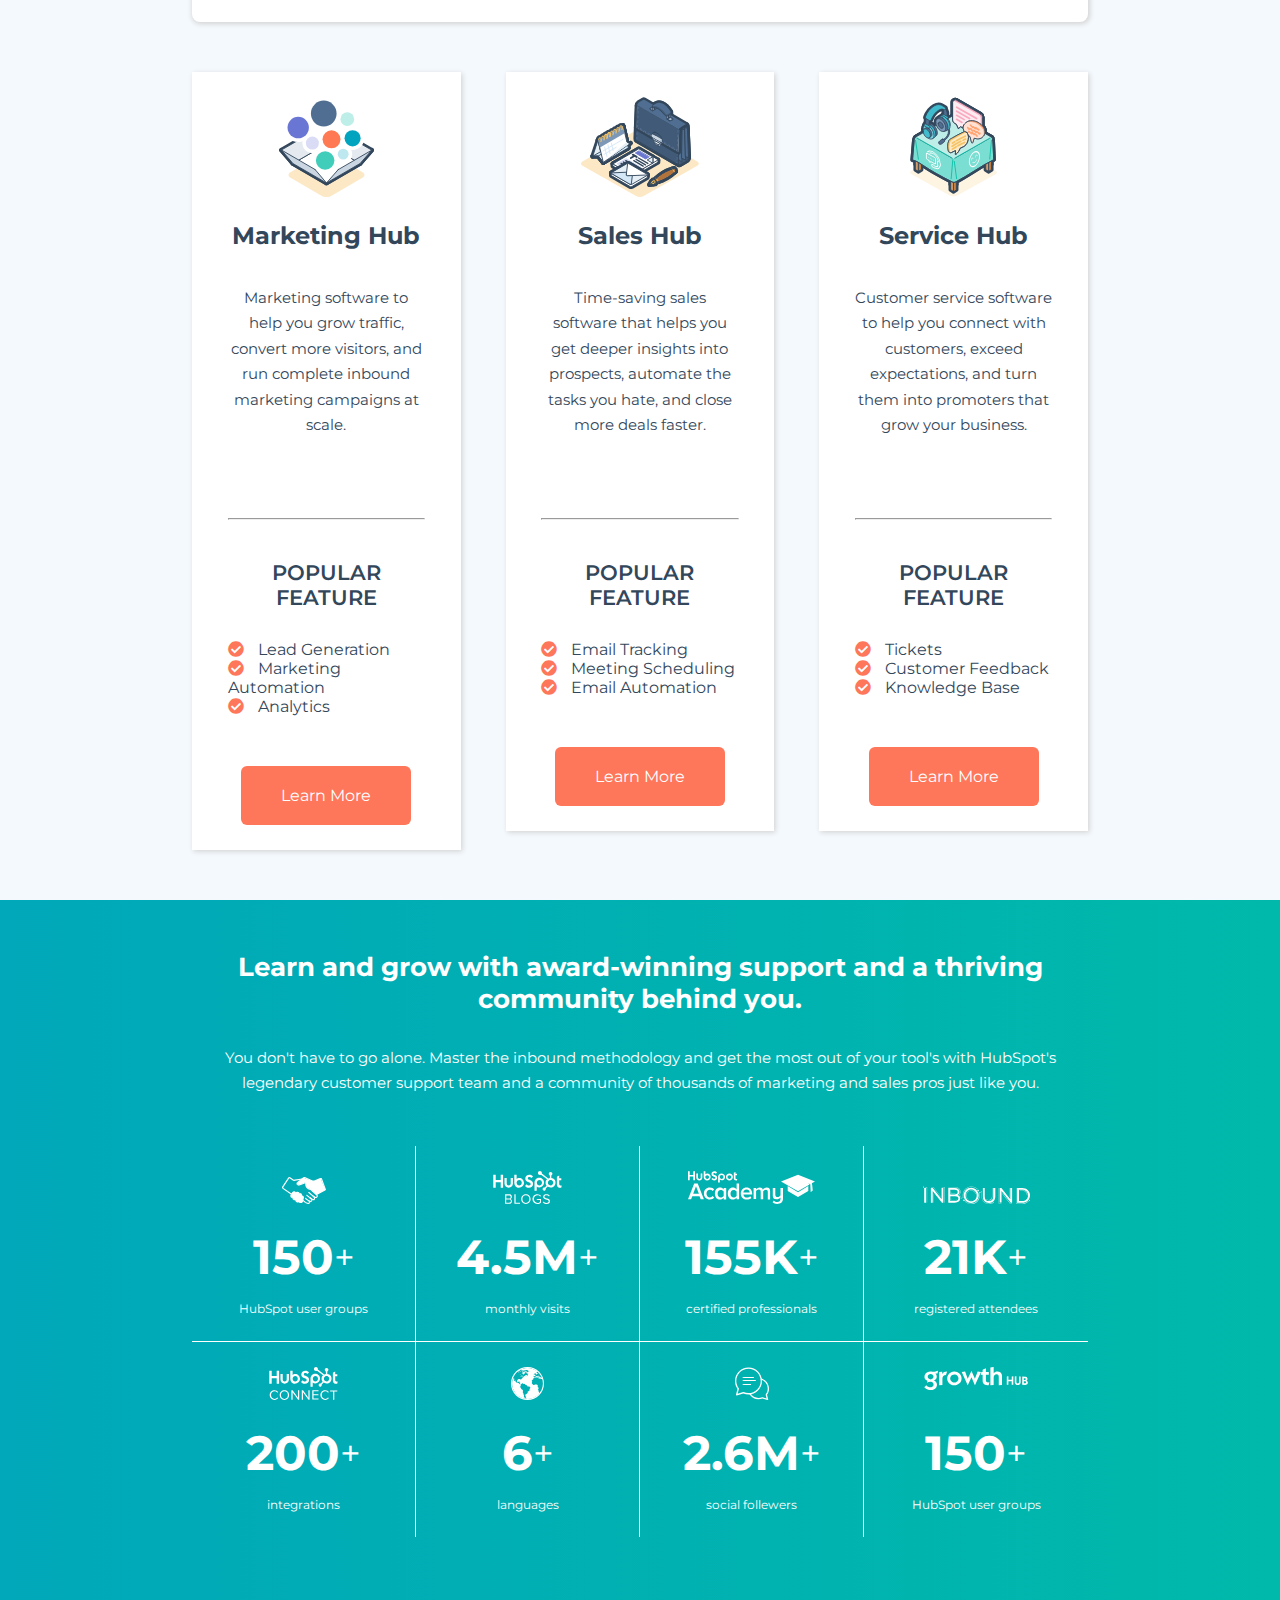
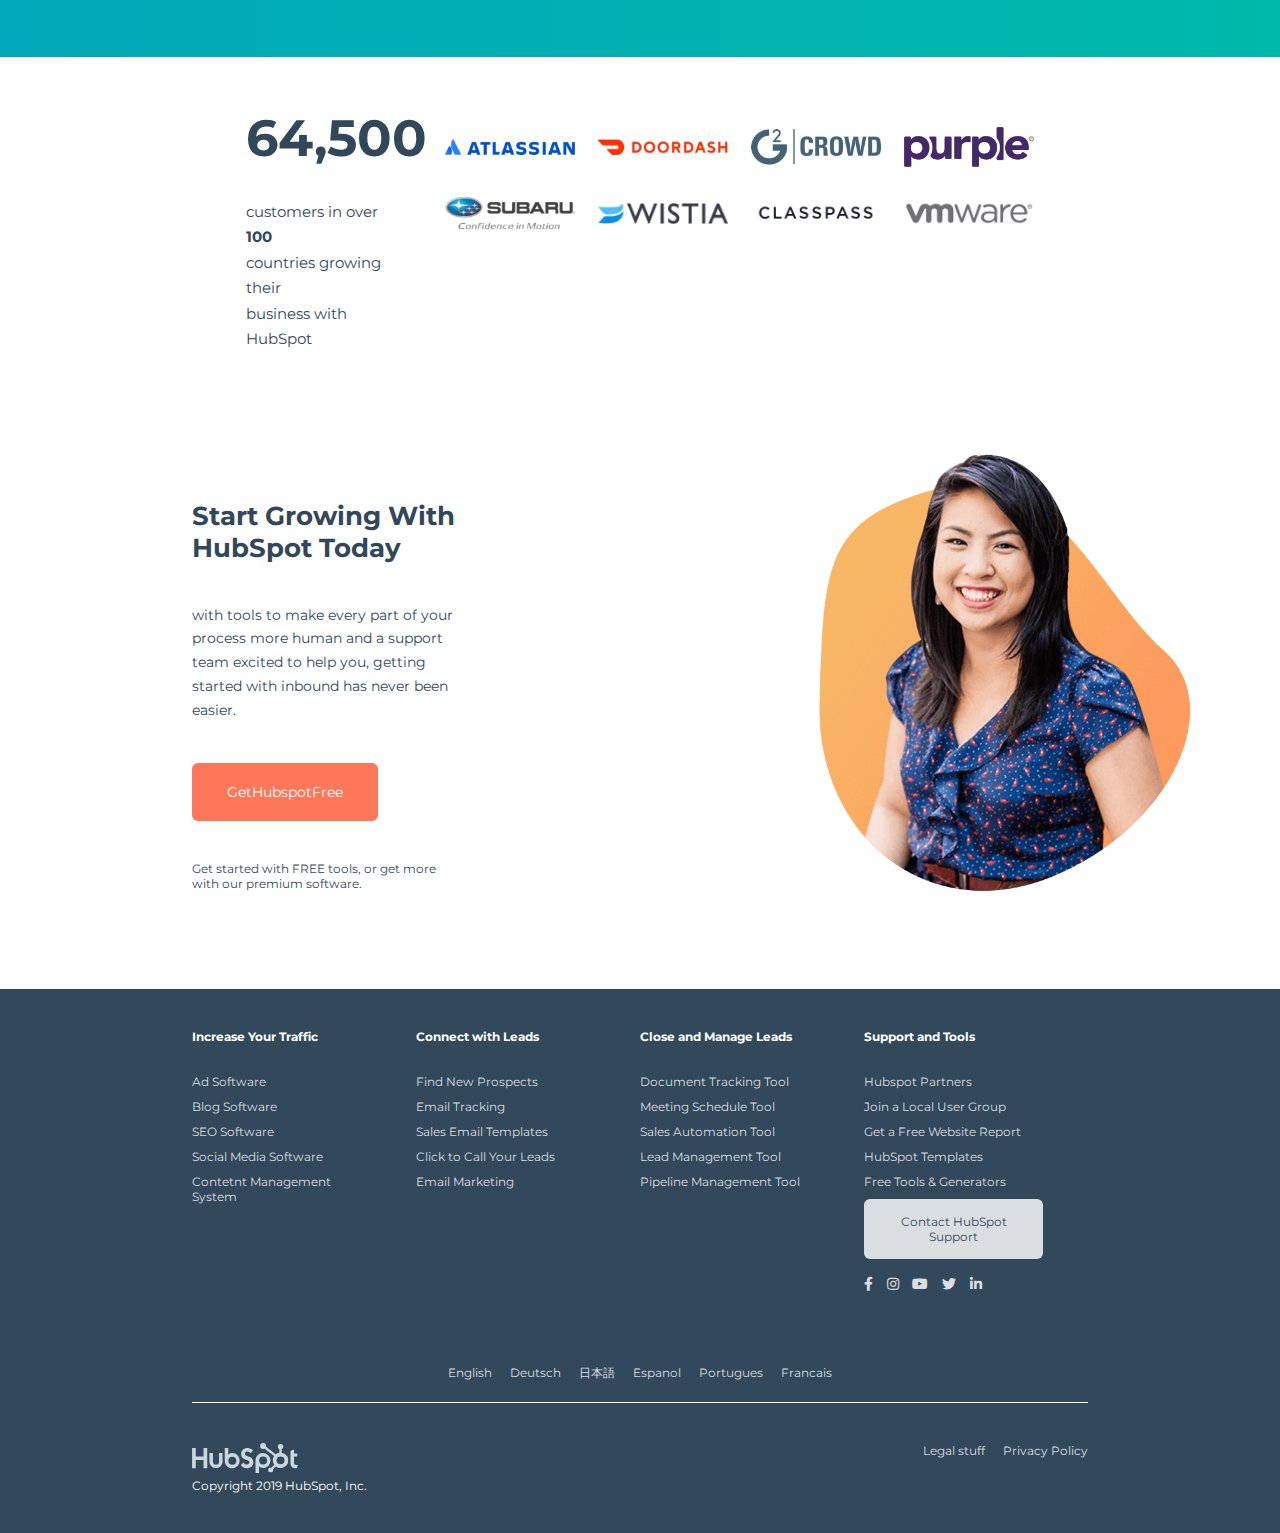
==== commit 985be0dc: "Fixed help" ====
--- a/Bonus/index-bonus.html
+++ b/Bonus/index-bonus.html
@@ -11,6 +11,10 @@
 
   <!-- BODY -->
   <body>
+    <!-- FIXED PARTS -->
+    <div id="help">
+      <a href="#"><i class="fas fa-comment-alt"></i></a>
+    </div>
 
     <!-- HEADER -->
     <header>
@@ -82,10 +86,10 @@
                 <div id="select-software">
                   <a href="#">Software <i class="fas fa-angle-down"></i></a>
                   <div class="dropdown-software">
-                    <a href="#">Software #1</a>
-                    <a href="#">Software #2</a>
-                    <a href="#">Software #3</a>
-                    <a href="#">Software #4</a>
+                    <a href="#" class="software">Software #1</a>
+                    <a href="#" class="software">Software #2</a>
+                    <a href="#" class="software">Software #3</a>
+                    <a href="#" class="software">Software #4</a>
                   </div>
                 </div>
               </li>
--- a/Bonus/css/master-bonus.css
+++ b/Bonus/css/master-bonus.css
@@ -53,6 +53,28 @@
 
 /* ------------------------------------------------------- */
 
+/* FIXED PARTS */
+#help{
+  position: fixed;
+
+  display: block;
+
+  bottom: 43.5px;
+  right: 20px;
+
+  text-align: center;
+
+  z-index: 1000;
+}
+
+#help a{
+  font-size: 26px;
+  color: #DADEE0;
+  background-color: #496678;
+  border-radius: 50%;
+
+  padding: 15px 18.5px; /* adding hpx 3.5 px to make a perfect circle */
+}
 
 /* HEADER */
 header{
@@ -74,7 +96,7 @@
   line-height: 75px;
 }
 
-.half-header ul li{
+#top-header ul li{
   display: inline-block;
 
   margin-right: 30px;
@@ -187,8 +209,10 @@
   background-color: white;
 }
 
-#down-header ul li:last-child{
-  margin-right: 0;
+#down-header ul li{
+  display: inline-block;
+
+  margin: 0;
 }
 
 
@@ -215,6 +239,8 @@
 
 .down-right-nav a{
   color: #33475B;
+
+  padding: 0 15px;
 }
 
 #select-software{
@@ -228,7 +254,9 @@
 
   text-align: left;
 
-  min-width: 150%;
+  max-width: max-content;
+
+  min-width: 120%;
 
   background-color: white;
 
@@ -238,9 +266,9 @@
 }
 
 .dropdown-software a{
-  display: block;
-
-  padding: 0 15px;;
+  display: inline-block;
+
+  padding: 0 15px;
 }
 
 .dropdown-software a:hover{
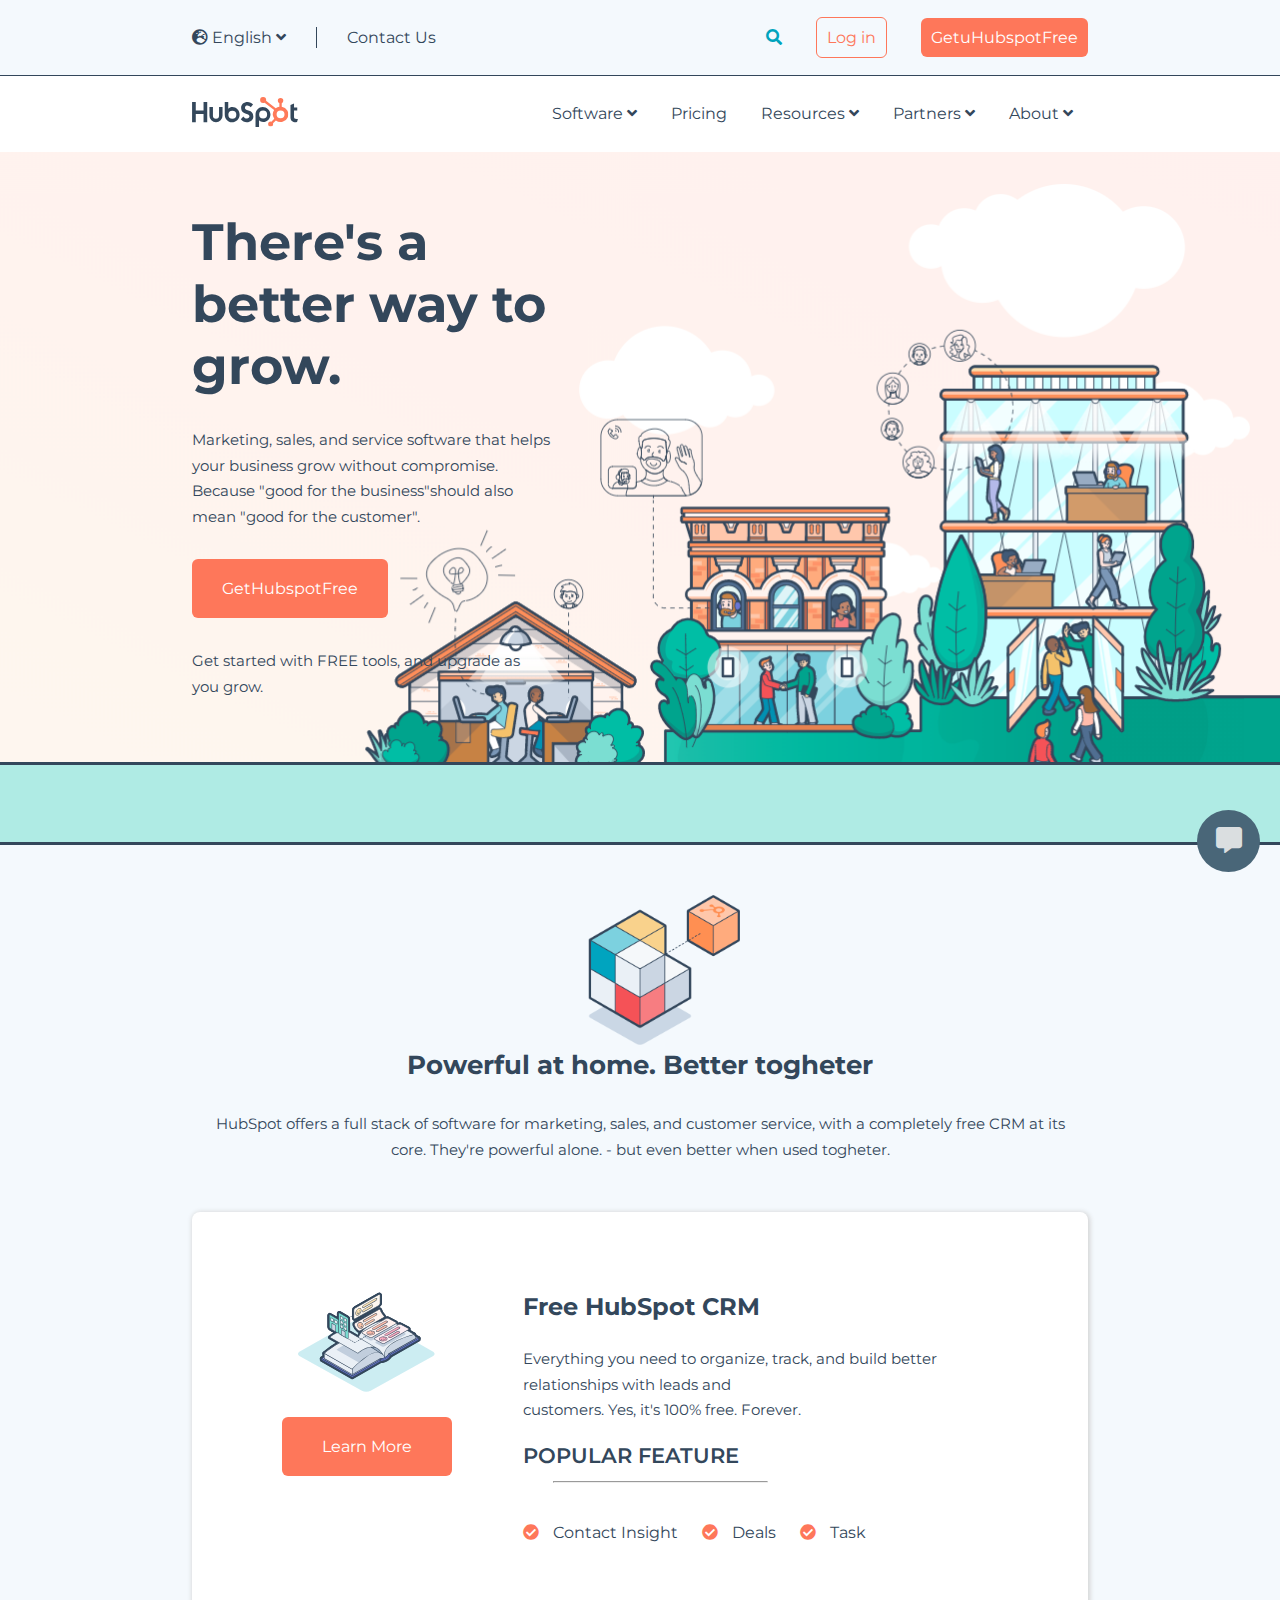
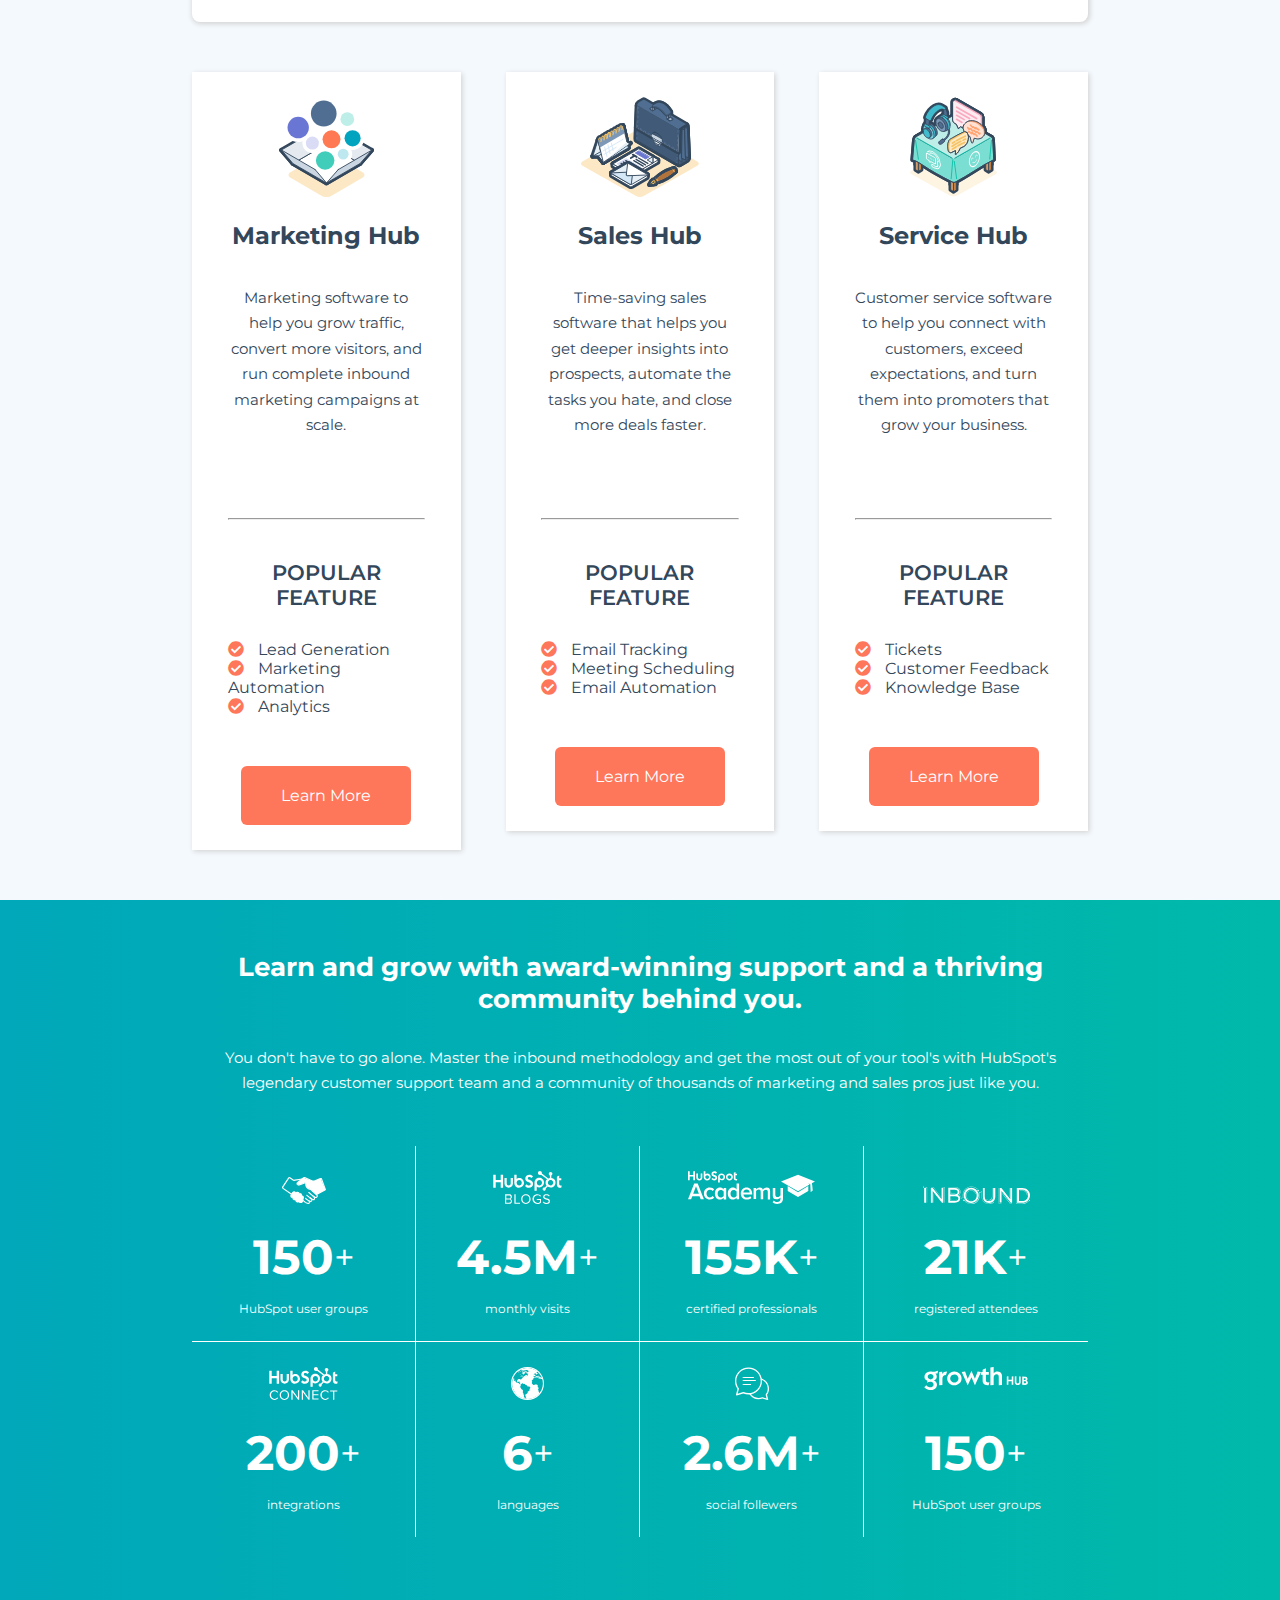
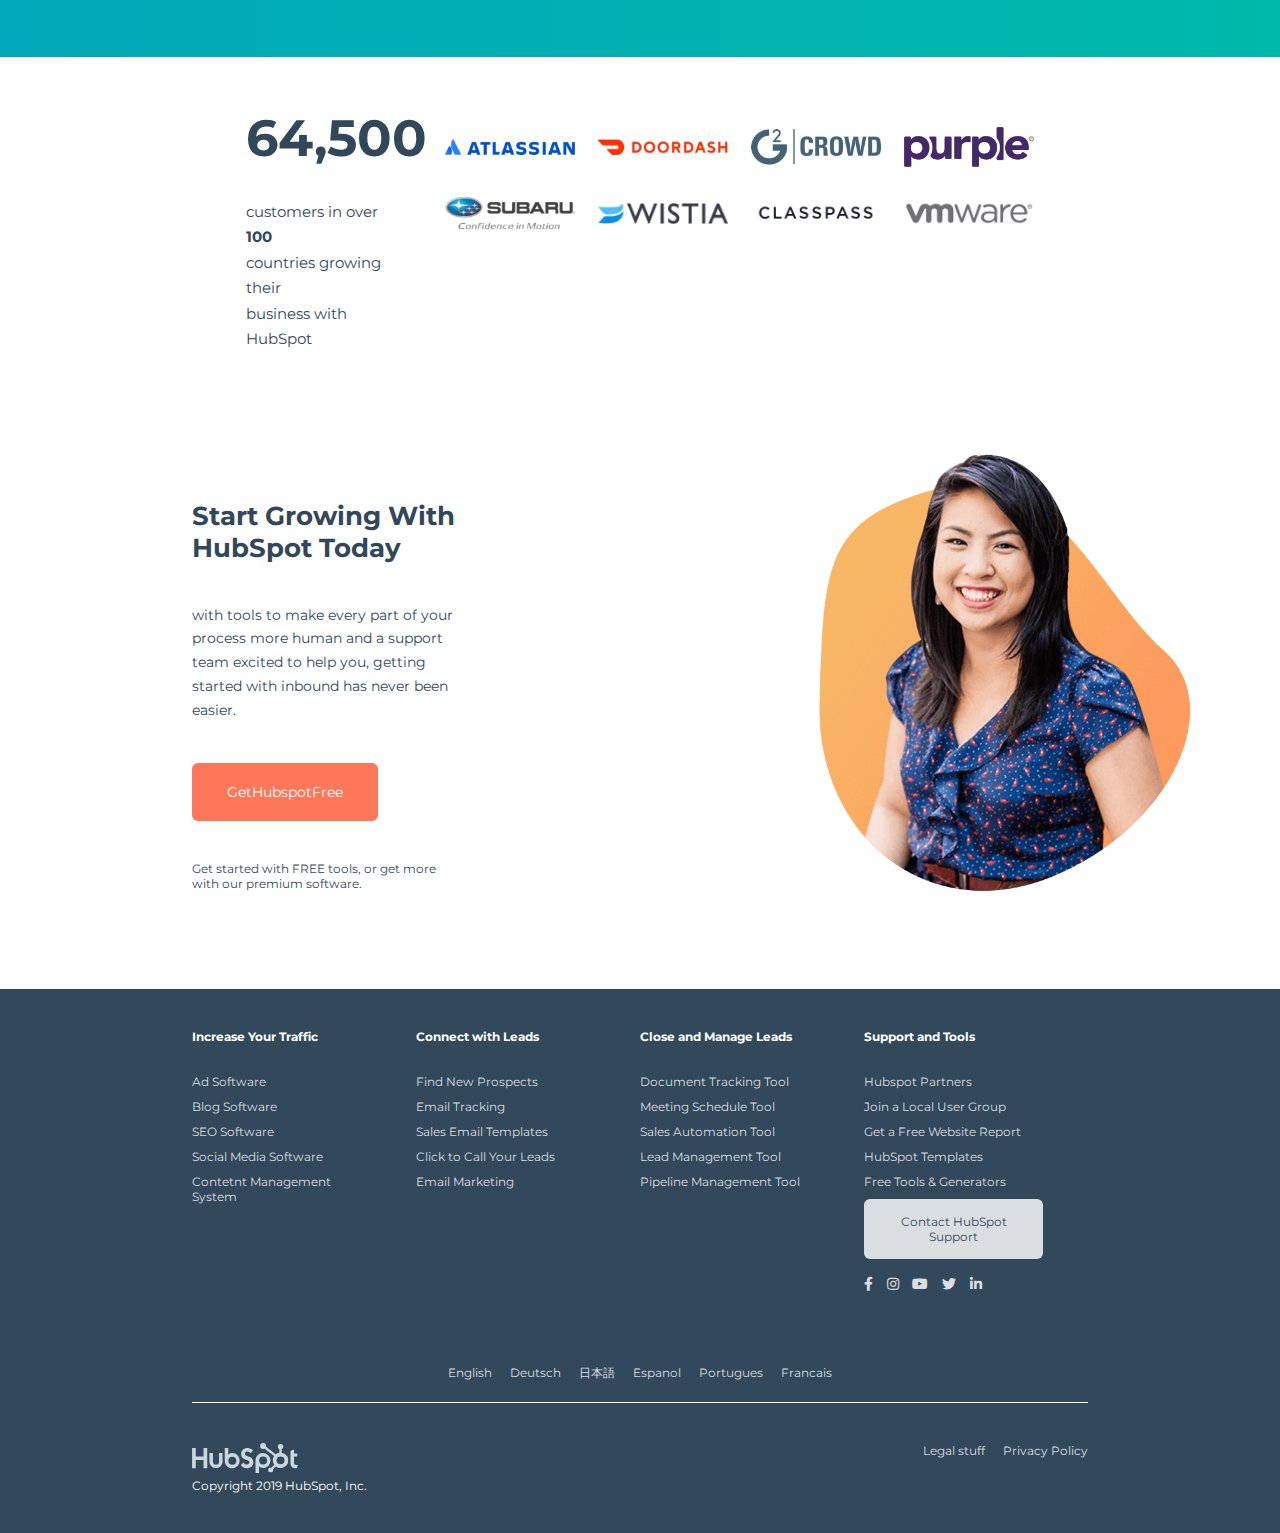
==== commit 1bca8b7b: "Dropmenu fixed" ====
--- a/Bonus/index-bonus.html
+++ b/Bonus/index-bonus.html
@@ -27,7 +27,9 @@
           <div class="up-left-nav">
 
             <div class="select-language">
-              <a href="#"><i class="fas fa-globe-europe"></i> English <i class="fas fa-angle-down"></i></a>
+              <a href="#">
+                <i class="fas fa-globe-europe"></i> English <i class="fas fa-angle-down"></i>
+              </a>
               <div class="dropdown-language">
                 <a href="#">Deutsch</a>
 
@@ -39,6 +41,10 @@
 
                 <a href="#">Francais</a>
               </div>
+            </div>
+
+            <div class="vertical-rule">
+
             </div>
 
             <div class="contact-us">
--- a/Bonus/css/master-bonus.css
+++ b/Bonus/css/master-bonus.css
@@ -119,6 +119,7 @@
   float: left;
 
   height: 75px;
+  line-height: 75px;
   width: 50%;
 
   font-size: 16px;
@@ -134,11 +135,10 @@
 
   position: relative;
   display: inline-block;
-
-  margin: 27px 0;
-  padding-right: 30px;
-
-  border-right: 1px solid #33475B;
+}
+
+.select-language a{
+  padding: 27px 0;
 }
 
 .dropdown-language{
@@ -147,7 +147,7 @@
 
   background-color: #F4F9FD;
 
-  padding-top: 27px;
+  white-space: nowrap;
 
   box-shadow: 0px 8px 16px 0px rgba(0,0,0,0.2);
 
@@ -155,7 +155,8 @@
 }
 
 .dropdown-language a{
-  padding: 12px 16px;
+  padding: 0 20px;
+
   display: block;
 }
 
@@ -168,13 +169,26 @@
   display: block;
 }
 
+.vertical-rule{
+  float: left;
+
+  width: 1px;
+  height: 21px;
+
+  margin-top: 27px;
+  margin-left: 30px;
+  margin-right: 30px;
+
+  border-left: 1px solid #33475B;
+}
+
 .contact-us{
   float: left;
-
-  margin: 27px 0;
-  padding-left: 30px;
-}
-
+}
+
+.contact-us a{
+  padding: 27px 0;
+}
 
 /* UP-RIGHT-NAV */
 .up-right-nav{
@@ -254,9 +268,7 @@
 
   text-align: left;
 
-  max-width: max-content;
-
-  min-width: 120%;
+  white-space: nowrap;
 
   background-color: white;
 
@@ -266,7 +278,7 @@
 }
 
 .dropdown-software a{
-  display: inline-block;
+  display: block;
 
   padding: 0 15px;
 }
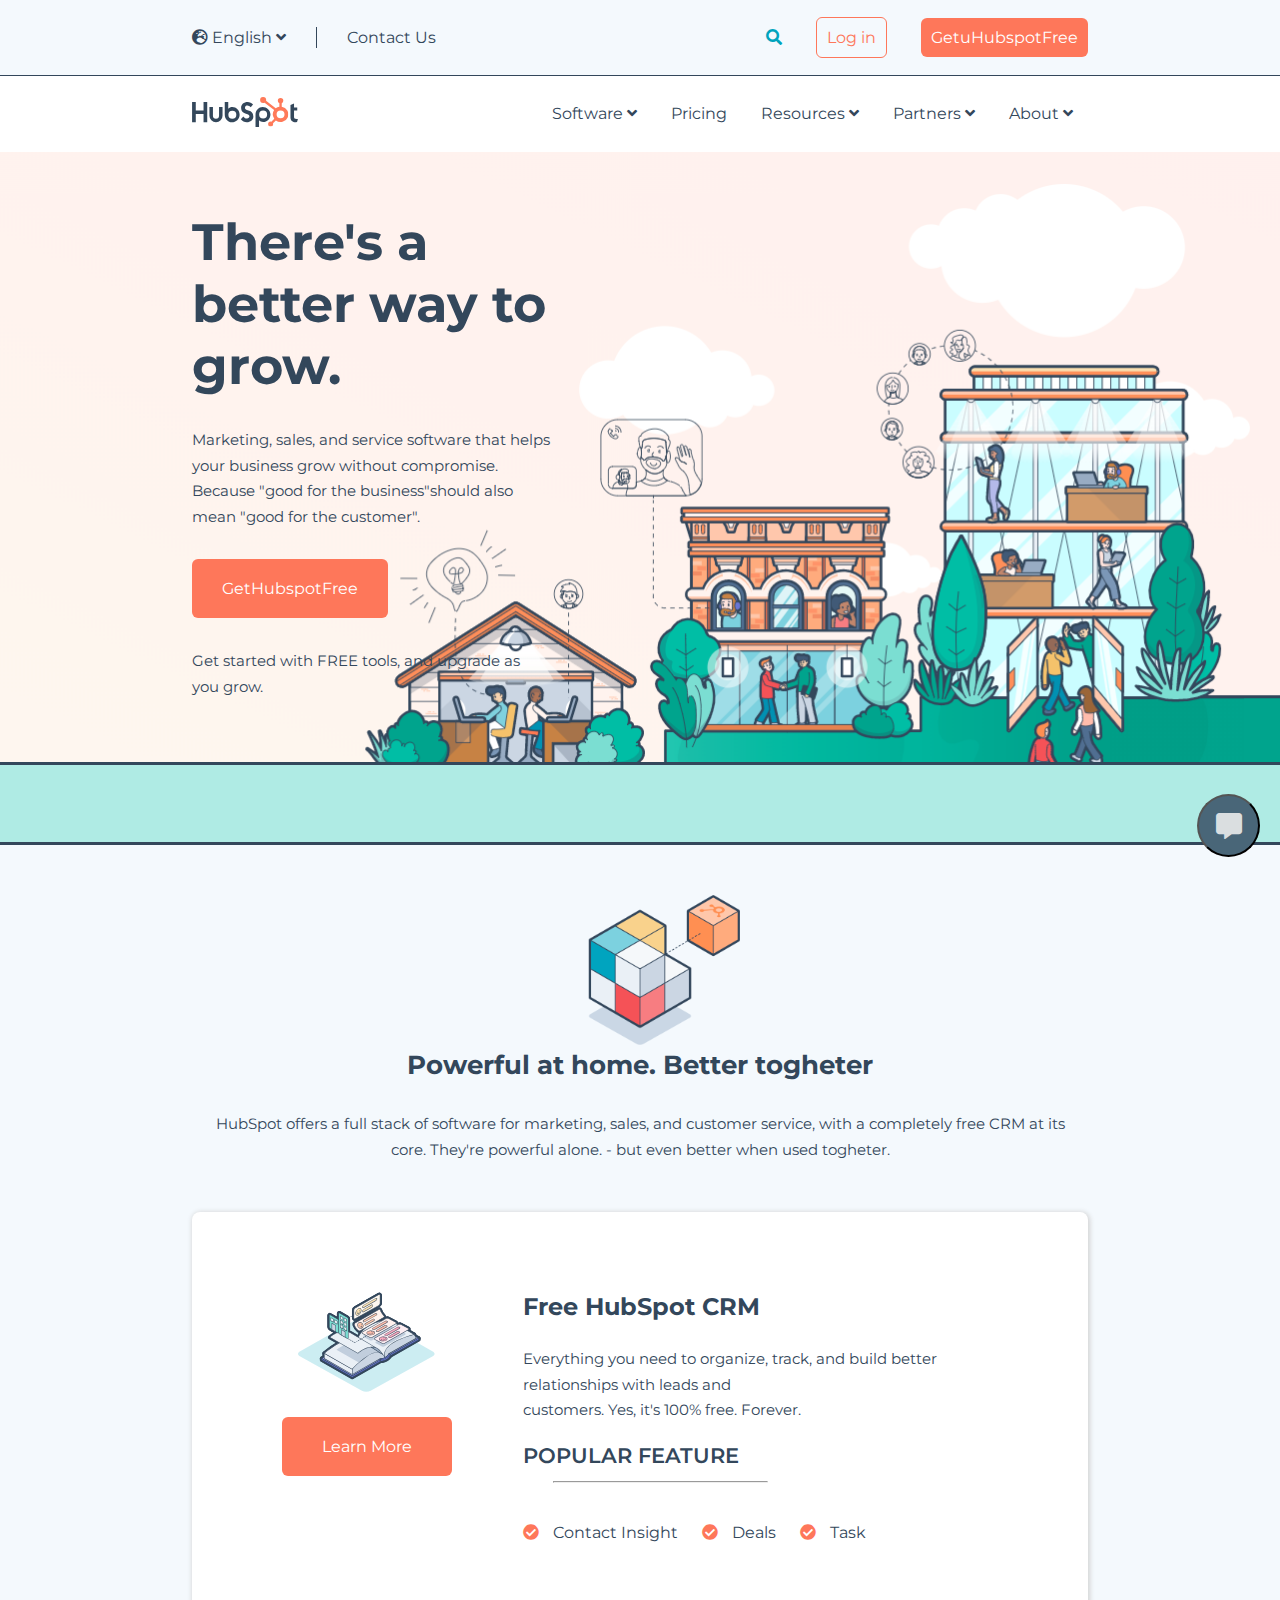
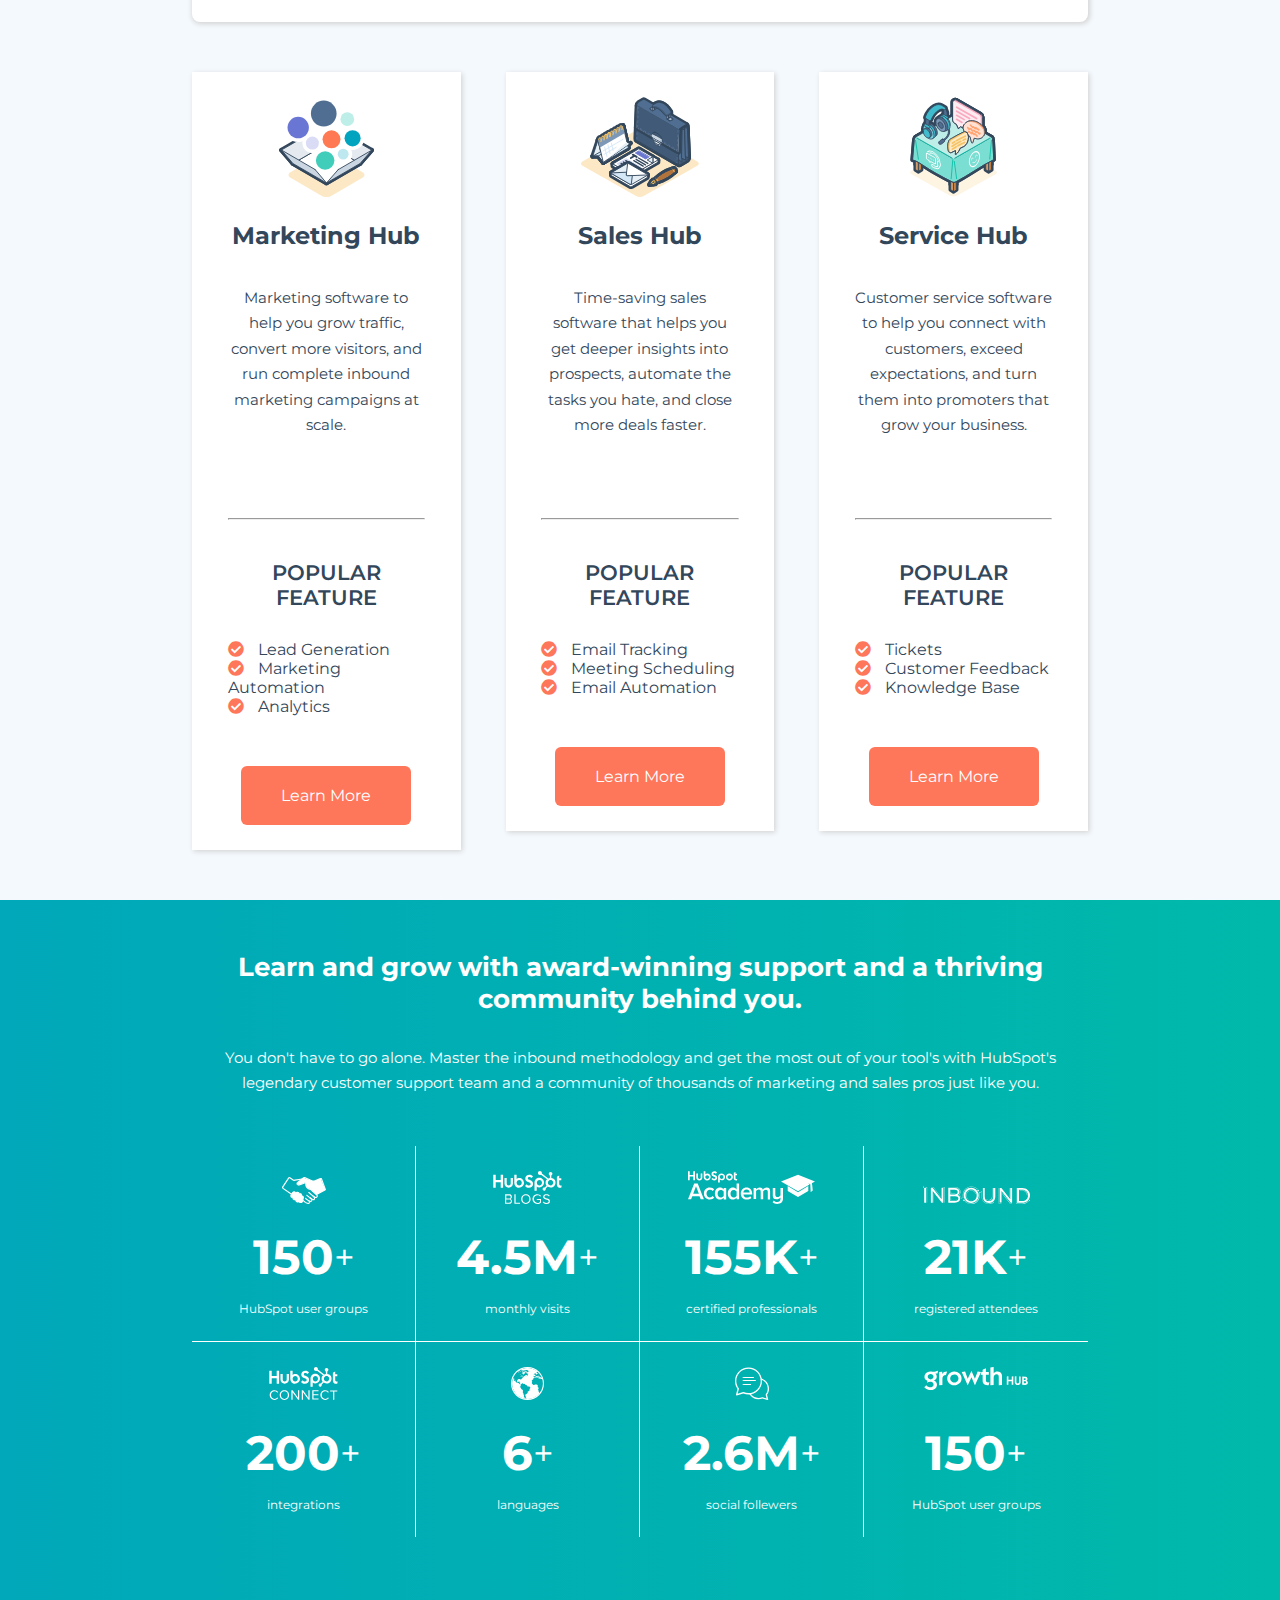
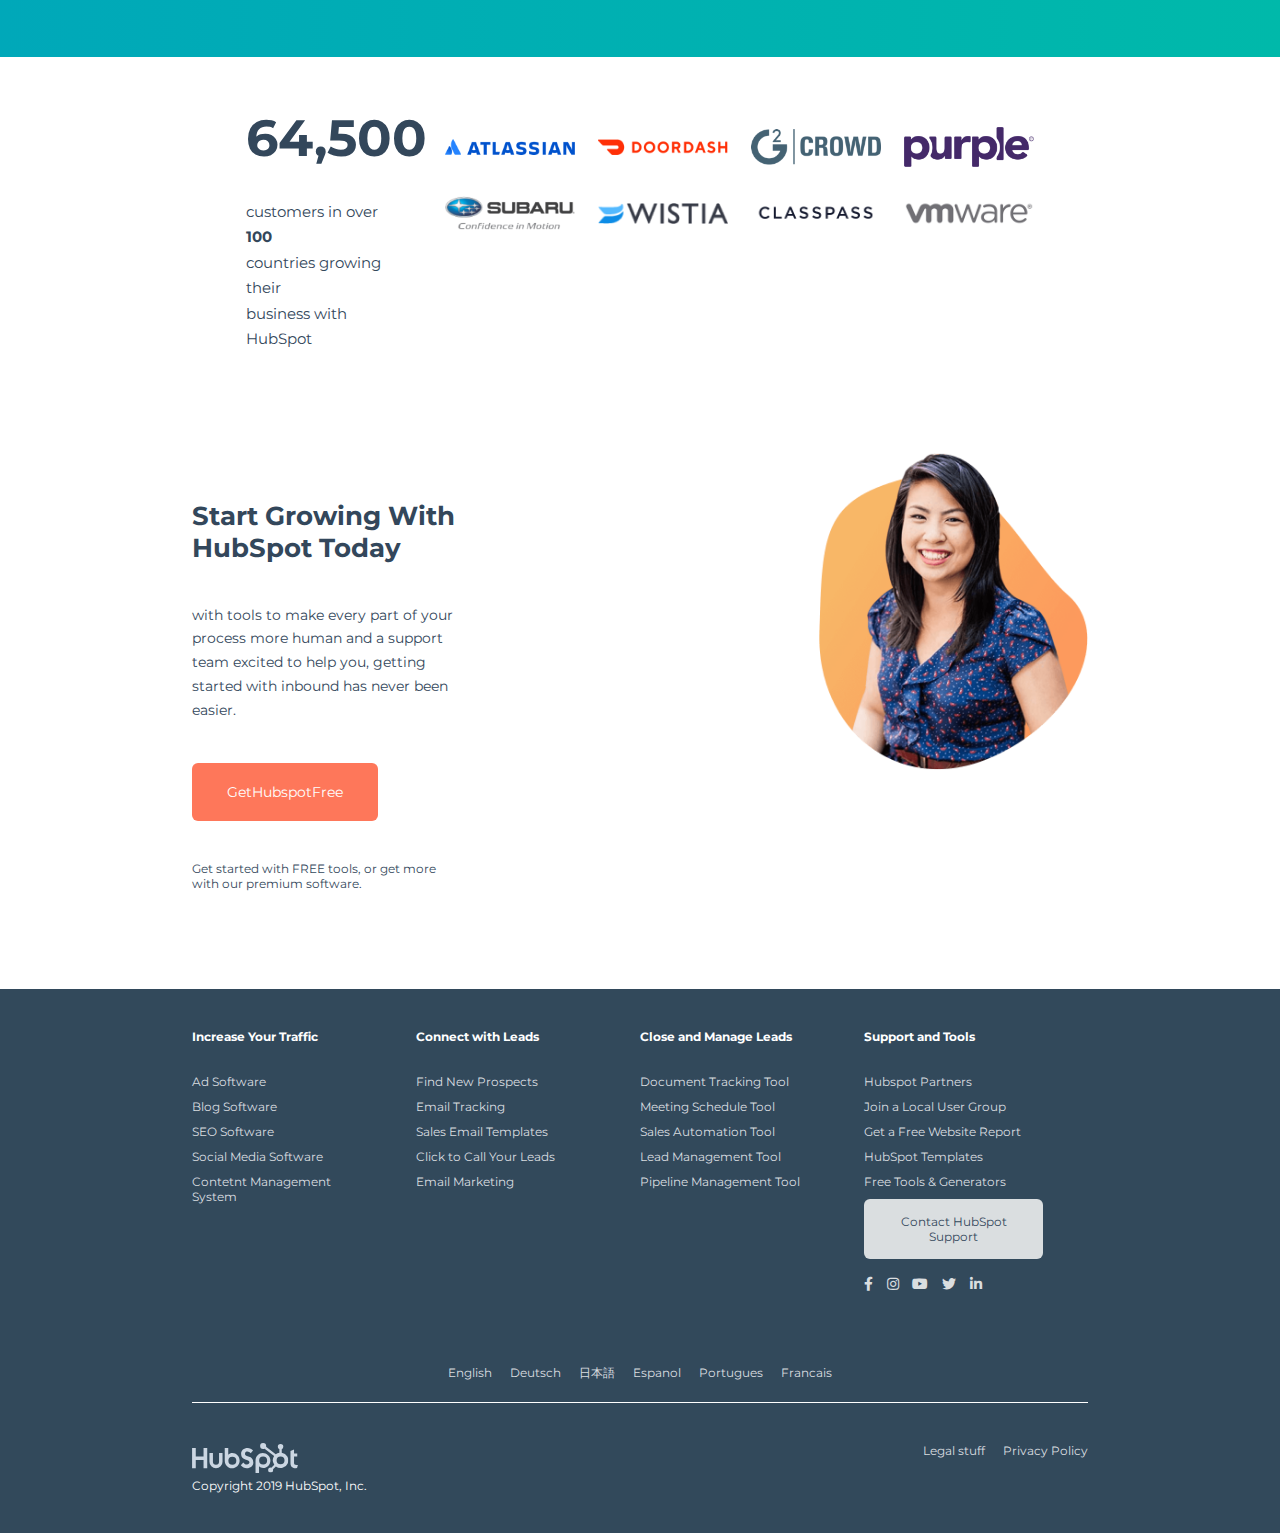
==== commit 68231107: "Hubspot button" ====
--- a/Bonus/index-bonus.html
+++ b/Bonus/index-bonus.html
@@ -13,7 +13,7 @@
   <body>
     <!-- FIXED PARTS -->
     <div id="help">
-      <a href="#"><i class="fas fa-comment-alt"></i></a>
+      <button type="button" name="button"><i class="fas fa-comment-alt"></i></button>
     </div>
 
     <!-- HEADER -->
--- a/Bonus/css/master-bonus.css
+++ b/Bonus/css/master-bonus.css
@@ -67,13 +67,21 @@
   z-index: 1000;
 }
 
-#help a{
+#help button{
+  display: block;
+
   font-size: 26px;
   color: #DADEE0;
   background-color: #496678;
   border-radius: 50%;
 
-  padding: 15px 18.5px; /* adding hpx 3.5 px to make a perfect circle */
+  width: 63px;
+  height: 63px;
+  line-height: 63px;
+}
+
+#help button:hover{
+  box-shadow: 1px 1px 15px 0.5px grey;
 }
 
 /* HEADER */
@@ -711,11 +719,11 @@
 
   text-align: right;
 
-  width: 30%;
+  max-width: 30%;
 }
 
 .testimonial img{
-  height: 440px;
+  width: 100%;
 }
 
 
